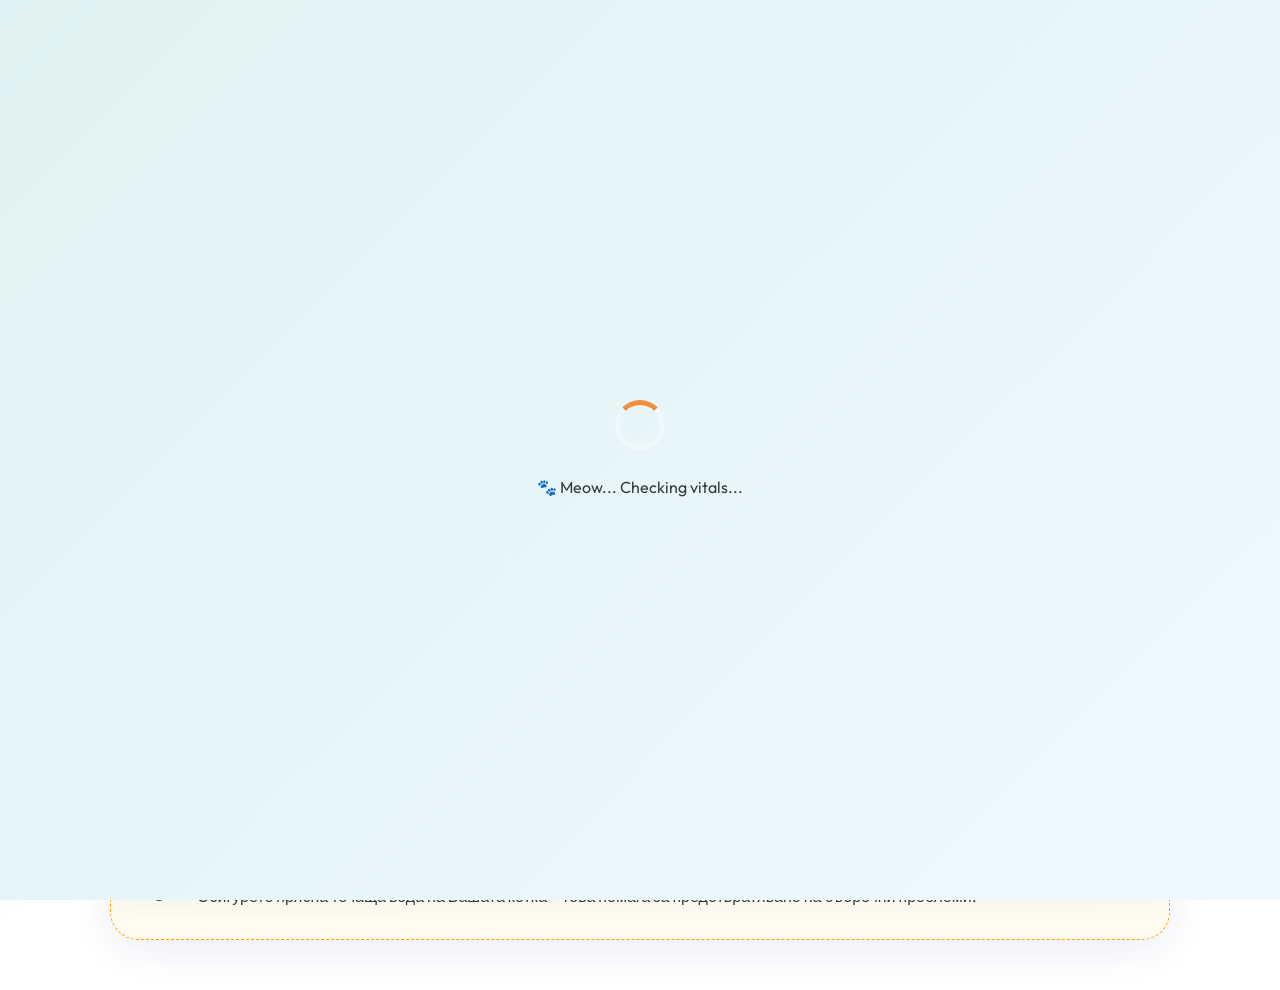
==== dashboard.html @ 9836de99 "много промени" ====
<!DOCTYPE html>
<html lang="bg">

<head>
    <meta charset="UTF-8">
    <meta name="viewport" content="width=device-width, initial-scale=1.0">
    <title>MeowGuard | Табло</title>
    <link rel="preconnect" href="https://fonts.googleapis.com">
    <link rel="preconnect" href="https://fonts.gstatic.com" crossorigin>
    <link href="https://fonts.googleapis.com/css2?family=Outfit:wght@300;400;500;600;700&display=swap" rel="stylesheet">
    <link rel="icon"
        href="data:image/svg+xml,<svg xmlns=%22http://www.w3.org/2000/svg%22 viewBox=%220 0 100 100%22><text y=%22.9em%22 font-size=%2290%22>🐱</text></svg>">
    <link rel="stylesheet" href="style.css">
    <style>
        :root {
            --glass-bg: rgba(255, 255, 255, 0.75);
            --glass-border: rgba(255, 255, 255, 0.5);
            --premium-gradient: linear-gradient(135deg, #e0f2f1 0%, #f0f9ff 100%);
        }

        body.dashboard-premium {
            background: var(--premium-gradient);
            background-attachment: fixed;
            min-height: 100vh;
            color: var(--text-dark);
            padding-top: 100px;
            padding-bottom: 50px;
            overflow-x: hidden;
        }

        .dashboard-container {
            max-width: 1100px;
            margin: 0 auto;
            padding: 0 20px;
        }

        /* Glassmorphism Card Base */
        .glass-card {
            background: var(--glass-bg);
            backdrop-filter: blur(12px);
            -webkit-backdrop-filter: blur(12px);
            border: 1px solid var(--glass-border);
            border-radius: 28px;
            padding: 30px;
            box-shadow: 0 10px 40px rgba(31, 38, 135, 0.08);
            height: 100%;
            transition: transform 0.3s ease;
        }

        /* Header / Greeting */
        .dashboard-header {
            margin-bottom: 35px;
            animation: fadeInDown 0.8s ease-out;
        }

        .dashboard-header h1 {
            font-size: 2.3rem;
            margin-bottom: 8px;
            color: var(--primary);
            font-weight: 700;
        }

        .dashboard-header p {
            color: var(--text-muted);
            font-size: 1.1rem;
        }

        /* Grid Layout */
        .main-grid {
            display: grid;
            grid-template-columns: 1.6fr 1fr;
            gap: 25px;
            margin-bottom: 25px;
        }

        /* Health Card */
        .health-card {
            display: flex;
            align-items: center;
            gap: 35px;
            position: relative;
        }

        .health-score-container {
            position: relative;
            width: 150px;
            height: 150px;
            flex-shrink: 0;
        }

        .circular-chart {
            display: block;
            width: 100%;
            height: 100%;
        }

        .circle-bg {
            fill: none;
            stroke: #f1f1f1;
            stroke-width: 3.5;
        }

        .circle {
            fill: none;
            stroke-width: 3.5;
            stroke-linecap: round;
            stroke: var(--secondary);
            transition: stroke-dasharray 1.2s ease-in-out;
        }

        .health-score-text {
            position: absolute;
            top: 50%;
            left: 50%;
            transform: translate(-50%, -50%);
            text-align: center;
            width: 100%;
        }

        .health-score-text .number {
            font-size: 1.8rem;
            font-weight: 700;
            display: block;
            color: var(--secondary);
            line-height: 1;
        }

        .health-score-text .label {
            font-size: 0.7rem;
            text-transform: uppercase;
            color: var(--text-muted);
            font-weight: 600;
        }

        .health-info {
            flex: 1;
            text-align: left;
        }

        .health-info h2 {
            font-size: 2rem;
            margin-bottom: 10px;
            color: var(--text-dark);
        }

        .status-badge {
            display: inline-flex;
            align-items: center;
            gap: 6px;
            background: rgba(165, 214, 167, 0.2);
            color: #2e7d32;
            padding: 8px 18px;
            border-radius: 50px;
            font-size: 0.9rem;
            font-weight: 600;
            margin-bottom: 20px;
        }

        /* Action Grid */
        .action-container {
            display: grid;
            grid-template-columns: repeat(3, 1fr);
            gap: 20px;
            margin-top: 25px;
        }

        .action-item {
            cursor: pointer;
            text-decoration: none;
            color: inherit;
            display: flex;
            flex-direction: column;
            gap: 15px;
        }

        .action-item:hover {
            transform: translateY(-10px);
            background: #ffffff;
        }

        .icon-circle {
            width: 58px;
            height: 58px;
            background: var(--primary-light);
            border-radius: 18px;
            display: flex;
            align-items: center;
            justify-content: center;
            font-size: 1.8rem;
        }

        .action-item h3 {
            font-size: 1.2rem;
            font-weight: 600;
        }

        .action-item p {
            font-size: 0.95rem;
            color: var(--text-muted);
            line-height: 1.5;
        }

        /* Profile Small Card */
        .profile-small-card {
            text-align: center;
        }

        .premium-avatar {
            width: 100px;
            height: 100px;
            border-radius: 50%;
            border: 5px solid white;
            box-shadow: 0 4px 15px rgba(0, 0, 0, 0.05);
            margin-bottom: 15px;
        }

        /* Stat Boxes */
        .cat-stats {
            display: grid;
            grid-template-columns: 1fr 1fr;
            gap: 15px;
            margin-top: 20px;
        }

        .stat-box {
            background: rgba(255, 255, 255, 0.45);
            padding: 12px;
            border-radius: 18px;
            text-align: center;
        }

        .stat-label {
            font-size: 0.8rem;
            color: var(--text-muted);
            display: block;
            margin-bottom: 4px;
        }

        .stat-value {
            font-weight: 700;
            font-size: 1.1rem;
            color: var(--text-dark);
        }

        /* Logout */
        .logout-btn-premium {
            background: rgba(239, 83, 80, 0.08);
            color: #ef5350;
            border: 1px solid rgba(239, 83, 80, 0.2);
            padding: 10px 20px;
            border-radius: 14px;
            font-weight: 600;
            cursor: pointer;
            transition: all 0.3s;
        }

        .logout-btn-premium:hover {
            background: #ef5350;
            color: white;
        }

        /* Daily Tip */
        .daily-tip {
            margin-top: 35px;
            background: rgba(255, 236, 179, 0.2);
            border: 1px dashed #ffa000;
            display: flex;
            align-items: center;
            gap: 20px;
        }

        /* Loading Overlay */
        #loading-overlay {
            position: fixed;
            inset: 0;
            background: var(--premium-gradient);
            display: flex;
            flex-direction: column;
            align-items: center;
            justify-content: center;
            z-index: 10000;
            transition: opacity 0.5s ease-out;
        }

        .spinner {
            width: 50px;
            height: 50px;
            border: 5px solid rgba(255, 255, 255, 0.3);
            border-top-color: var(--primary);
            border-radius: 50%;
            animation: spin 1s linear infinite;
            margin-bottom: 25px;
        }

        @keyframes spin {
            100% {
                transform: rotate(360deg);
            }
        }

        /* Animation */
        @keyframes fadeInDown {
            from {
                opacity: 0;
                transform: translateY(-30px);
            }

            to {
                opacity: 1;
                transform: translateY(0);
            }
        }

        /* Responsive Fixes */
        @media (max-width: 900px) {
            .main-grid {
                grid-template-columns: 1fr;
            }

            .health-card {
                flex-direction: column;
                text-align: center;
            }

            .action-container {
                grid-template-columns: 1fr;
            }

            .dashboard-header {
                text-align: center;
            }

            .dashboard-header h1 {
                font-size: 1.9rem;
            }

            .dashboard-page {
                padding-top: 130px;
            }

            .health-info {
                text-align: center;
                width: 100%;
            }
        }

        @media (max-width: 480px) {
            .dashboard-container {
                padding: 0 15px;
            }

            .glass-card {
                padding: 25px;
            }

            .health-score-container {
                width: 130px;
                height: 130px;
            }
        }
    </style>
</head>

<body class="dashboard-premium">
    <!-- Loading Overlay -->
    <div id="loading-overlay">
        <div class="spinner"></div>
        <p>🐾 Meow... Checking vitals...</p>
    </div>

    <!-- Profile Picker Overlay (Netflix Style) -->
    <div id="profile-picker" class="profile-picker-hidden">
        <div class="picker-container">
            <h2>Кой е наред?</h2>
            <div class="profiles-grid" id="picker-profiles">
                <!-- Profiles populated by JS -->
            </div>
        </div>
    </div>

    <!-- Slide-out Sidebar -->
    <div id="dashboard-sidebar" class="sidebar-hidden">
        <div class="sidebar-header">
            <div style="display: flex; align-items: center; gap: 10px;">
                <div class="owner-avatar">👤</div>
                <span id="sidebar-owner-email"
                    style="font-weight: 600; font-size: 0.9rem; word-break: break-all;">-</span>
            </div>
            <button id="close-sidebar" class="close-sidebar-btn">&times;</button>
        </div>
        <div class="sidebar-content">
            <h4 class="sidebar-section-title">Моите котки</h4>
            <div id="sidebar-cat-list" class="sidebar-cat-list">
                <!-- Cats populated by JS -->
            </div>
            <button id="add-new-cat-btn" class="sidebar-add-btn" onclick="window.location.href='onboarding.html'">➕
                Добави нова котка</button>
        </div>
        <div class="sidebar-footer">
            <button class="sidebar-logout-btn" onclick="handleLogout()">🚪 Изход</button>
        </div>
    </div>
    <div id="sidebar-overlay" class="sidebar-overlay-hidden"></div>

    <!-- Fixed Navbar -->
    <header class="navbar"
        style="background: rgba(255,255,255,0.7); backdrop-filter: blur(12px); -webkit-backdrop-filter: blur(12px); position: fixed; top: 0; width: 100%; z-index: 900;">
        <div class="container nav-content nav-flex-row"
            style="display: flex; justify-content: space-between; align-items: center;">
            <div style="display: flex; align-items: center; gap: 15px;">
                <button id="dashboard-menu-btn" class="dashboard-hamburger">
                    <span></span><span></span><span></span>
                </button>
                <a href="#" class="logo"
                    style="text-decoration: none; color: inherit; display: flex; align-items: center; gap: 10px;">
                    <span class="logo-icon"><svg xmlns="http://www.w3.org/2000/svg" viewBox="0 0 512 512"
                            fill="currentColor">
                            <path
                                d="M290.59 192c-20.18 0-106.82 1.98-162.59 85.95V192c0-52.94-43.06-96-96-96-17.67 0-32 14.33-32 32s14.33 32 32 32c17.64 0 32 14.36 32 32v256c0 35.3 28.7 64 64 64h176c8.84 0 16-7.16 16-16v-16c0-17.67-14.33-32-32-32h-32l128-96v144c0 8.84 7.16 16 16 16h32c8.84 0 16-7.16 16-16V289.86c-10.29 2.67-20.89 4.54-32 4.54-61.81 0-113.52-44.05-125.41-102.4zM448 96h-64l-64-64v134.4c0 53.02 42.98 96 96 96s96-42.98 96-96V32l-64 64zm-72 80c-8.84 0-16-7.16-16-16s7.16-16 16-16 16 7.16 16 16-7.16 16-16 16zm80 0c-8.84 0-16-7.16-16-16s7.16-16 16-16 16 7.16 16 16-7.16 16-16 16z" />
                        </svg></span>
                    <span style="font-weight: 700;">MeowGuard</span>
                </a>
            </div>
            <!-- Logout moved to sidebar -->
        </div>
    </header>

    <div class="dashboard-container">
        <div class="dashboard-header">
            <h1 id="user-greeting">Здравей!</h1>
            <p id="cat-greeting">Добре дошли в MeowGuard.</p>
        </div>

        <div class="main-grid">
            <!-- Stats -->
            <div class="glass-card health-card">
                <div class="health-score-container">
                    <svg viewBox="0 0 36 36" class="circular-chart">
                        <path class="circle-bg"
                            d="M18 2.0845 a 15.9155 15.9155 0 0 1 0 31.831 a 15.9155 15.9155 0 0 1 0 -31.831" />
                        <path class="circle" id="health-score-stroke" stroke-dasharray="0, 100"
                            d="M18 2.0845 a 15.9155 15.9155 0 0 1 0 31.831 a 15.9155 15.9155 0 0 1 0 -31.831" />
                    </svg>
                    <div class="health-score-text">
                        <span class="number">100</span>
                        <span class="label">Health</span>
                    </div>
                </div>
                <div class="health-info">
                    <div class="status-badge"><span>✨</span> Всичко изглежда наред</div>
                    <h2 id="cat-name-display">Зареждане...</h2>
                    <p class="lang-bg">Няма открити симптоми. Вашият любимец изглежда здрав и активен.</p>
                    <div class="cat-stats">
                        <div class="stat-box">
                            <span class="stat-label">Възраст</span>
                            <span class="stat-value"><span id="val-age">-</span> г.</span>
                        </div>
                        <div class="stat-box">
                            <span class="stat-label">Тегло</span>
                            <span class="stat-value"><span id="val-weight">-</span> кг</span>
                        </div>
                    </div>
                </div>
            </div>

            <!-- Profile Sidebar -->
            <div class="glass-card profile-small-card">
                <img src="" alt="" class="premium-avatar" id="main-cat-avatar">
                <h3 id="sidebar-name">-</h3>
                <p id="sidebar-breed" style="color: var(--text-muted); font-size: 0.9rem; margin-top: 5px;">-</p>
                <div
                    style="margin-top: 20px; border-top: 1px solid rgba(0,0,0,0.05); padding-top: 15px; display: flex; justify-content: space-between; align-items: center;">
                    <span class="stat-label">Пол:</span>
                    <span class="stat-value" id="val-gender" style="font-size: 0.9rem;">-</span>
                </div>
            </div>
        </div>

        <!-- Action Row -->
        <div class="action-container">
            <a href="#" class="glass-card action-item">
                <div class="icon-circle">🩺</div>
                <h3>Провери симптом</h3>
                <p>AI анализ при съмнение за здравословен проблем.</p>
            </a>
            <a href="#" class="glass-card action-item">
                <div class="icon-circle">📅</div>
                <h3>Ваксини и прегледи</h3>
                <p>Планирайте и следете важните дати при ветеринар.</p>
            </a>
            <a href="#" class="glass-card action-item">
                <div class="icon-circle">🏥</div>
                <h3>Клиники наблизо</h3>
                <p>Намерете денонощна помощ и ветеринарни центрове.</p>
            </a>
        </div>

        <!-- Daily Tip -->
        <div class="glass-card daily-tip">
            <div style="font-size: 1.8rem;">💡</div>
            <div>
                <strong>Съвет на деня:</strong>
                <p>Осигурете прясна течаща вода на Вашата котка – това помага за предотвратяване на бъбречни проблеми.
                </p>
            </div>
        </div>
    </div>

    <!-- Scripts -->
    <script src="https://cdn.jsdelivr.net/npm/@supabase/supabase-js@2"></script>
    <script src="auth.js"></script>
    <script src="ui.js"></script>
    <script src="dashboard.js"></script>
</body>

</html>
---- style.css ----
:root {
    --primary: #F28F3B;
    /* cat orange */
    --primary-hover: #e07f2e;
    --primary-light: #fff3e9;
    --secondary: #4CAF50;
    /* health green */
    --secondary-light: #e8f5e9;
    --bg-color: #F8F9FA;
    --text-dark: #343A40;
    --text-muted: #6c757d;
    --white: #ffffff;
    --red-alert: #ef5350;
    --yellow-alert: #ffca28;

    --radius-sm: 8px;
    --radius-md: 16px;
    --radius-lg: 24px;

    --shadow-sm: 0 4px 6px rgba(0, 0, 0, 0.05);
    --shadow-md: 0 10px 30px rgba(0, 0, 0, 0.08);
    --shadow-lg: 0 20px 40px rgba(0, 0, 0, 0.12);

    --transition: all 0.3s ease;
}

* {
    margin: 0;
    padding: 0;
    box-sizing: border-box;
}

html {
    scroll-behavior: smooth;
}

body {
    font-family: 'Outfit', sans-serif;
    color: var(--text-dark);
    background-color: var(--white);
    line-height: 1.6;
    overflow-x: hidden;
}

/* Language Toggling Logic */
.lang-mode-en .lang-bg {
    display: none !important;
}

.lang-mode-bg .lang-en {
    display: none !important;
}

/* Utilities */
.container {
    max-width: 1200px;
    margin: 0 auto;
    padding: 0 24px;
}

.nav-flex-row {
    flex-direction: row !important;
}

.hero-container-narrow {
    max-width: 800px;
    margin: 0 auto;
}

.bg-light {
    background-color: var(--bg-color);
}

.text-center {
    text-align: center;
}

.highlight {
    color: var(--primary);
}

a {
    text-decoration: none;
    color: inherit;
    transition: var(--transition);
}

/* Typography */
h1,
h2,
h3,
h4 {
    font-weight: 600;
    line-height: 1.2;
    margin-bottom: 1rem;
}

h1 {
    font-size: clamp(2.2rem, 5vw, 3.5rem);
    letter-spacing: -0.02em;
}

h2.section-title {
    font-size: clamp(1.8rem, 4vw, 2.5rem);
    margin-bottom: 1.5rem;
}

.section-subtitle {
    font-size: 1.125rem;
    color: var(--text-muted);
}

/* Buttons */
.btn {
    display: inline-flex;
    align-items: center;
    justify-content: center;
    padding: 12px 28px;
    border-radius: 50px;
    font-weight: 500;
    font-size: 1rem;
    cursor: pointer;
    border: none;
    transition: var(--transition);
}

.btn-primary {
    background-color: var(--primary);
    color: var(--white);
    box-shadow: 0 4px 15px rgba(242, 143, 59, 0.4);
}

.form-control:focus {
    outline: none;
    border-color: var(--primary);
    box-shadow: 0 0 0 4px rgba(255, 107, 0, 0.1);
}

.form-control.error {
    border-color: #ff4d4d !important;
}

@keyframes shake {

    0%,
    100% {
        transform: translateX(0);
    }

    25% {
        transform: translateX(-5px);
    }

    75% {
        transform: translateX(5px);
    }
}

.btn-primary:hover {
    background-color: var(--primary-hover);
    transform: translateY(-2px);
}

.btn-outline {
    border: 2px solid var(--primary);
    color: var(--primary);
    padding: 8px 24px;
}

/* Navbar */
.navbar {
    padding: 15px 0;
    position: fixed;
    top: 0;
    left: 0;
    width: 100%;
    background-color: rgba(255, 255, 255, 0.95);
    backdrop-filter: blur(10px);
    z-index: 100;
    border-bottom: 1px solid rgba(0, 0, 0, 0.05);
}

.nav-content {
    display: flex;
    justify-content: space-between;
    align-items: center;
}

.logo {
    display: flex;
    align-items: center;
    gap: 10px;
    font-size: 1.3rem;
    font-weight: 700;
}

.logo-icon {
    width: 24px;
    height: 24px;
    color: var(--primary);
    display: flex;
    align-items: center;
    justify-content: center;
}

.logo-icon svg {
    width: 100%;
    height: 100%;
}

nav {
    display: flex;
    align-items: center;
    gap: 20px;
}

.nav-links {
    display: flex;
    align-items: center;
    gap: 20px;
}

.nav-link {
    font-weight: 500;
    color: var(--text-muted);
    font-size: 0.95rem;
}

.nav-link:hover {
    color: var(--primary);
}

.lang-toggle {
    background: var(--bg-color);
    border: 1px solid #ddd;
    padding: 6px 12px;
    border-radius: 6px;
    font-family: inherit;
    font-size: 0.8rem;
    font-weight: 600;
    cursor: pointer;
    transition: var(--transition);
}

.lang-toggle:hover {
    background: #eee;
}

.hamburger {
    display: none;
}

/* Hero Section */
.hero {
    padding: 140px 0 80px;
    position: relative;
}

.hero-content {
    display: grid;
    grid-template-columns: 1.1fr 0.9fr;
    gap: 60px;
    align-items: center;
}

.badge {
    display: inline-block;
    padding: 6px 16px;
    background-color: var(--primary-light);
    color: var(--primary);
    border-radius: 50px;
    font-weight: 600;
    font-size: 0.85rem;
    margin-bottom: 24px;
}

.hero-p {
    font-size: 1.15rem;
    color: var(--text-dark);
    margin-bottom: 30px;
    max-width: 500px;
}

.hero-actions {
    display: flex;
    gap: 16px;
    margin-bottom: 20px;
}

.micro-copy {
    font-size: 0.85rem;
    color: var(--text-muted);
    margin-bottom: 30px;
}

.trust-line {
    font-size: 0.875rem;
    color: var(--text-muted);
    opacity: 0.8;
}

/* Mockup UI */
.mockup-card {
    background: var(--white);
    border-radius: var(--radius-lg);
    box-shadow: var(--shadow-lg);
    padding: 24px;
    border: 1px solid rgba(0, 0, 0, 0.05);
}

.mockup-header {
    display: flex;
    align-items: center;
    gap: 16px;
    margin-bottom: 20px;
    padding-bottom: 15px;
    border-bottom: 1px solid var(--bg-color);
}

.cat-avatar {
    width: 50px;
    height: 50px;
    border-radius: 50%;
    border: 2px solid var(--primary);
}

.check-icon {
    margin-left: auto;
    font-size: 1.3rem;
}

.status-item {
    display: flex;
    align-items: center;
    gap: 16px;
    padding: 12px;
    background: var(--bg-color);
    border-radius: var(--radius-md);
    margin-bottom: 12px;
}

.status-item .icon {
    font-size: 1.1rem;
    width: 36px;
    height: 36px;
    display: flex;
    align-items: center;
    justify-content: center;
    border-radius: 50%;
}

.status-item .icon.syringe {
    background: var(--primary-light);
}

.status-item .icon.weight {
    background: var(--secondary-light);
}

.status-item h4 {
    margin-bottom: 2px;
    font-size: 0.9rem;
}

.status-item p {
    font-size: 0.8rem;
    color: var(--text-muted);
}

/* Problem Section */
.problem {
    padding: 80px 0;
    text-align: center;
}

/* Features */
.features {
    padding: 100px 0;
}

.features-grid {
    display: grid;
    grid-template-columns: repeat(3, 1fr);
    gap: 24px;
}

.feature-card {
    background: var(--white);
    padding: 30px;
    border-radius: var(--radius-lg);
    box-shadow: var(--shadow-sm);
    transition: var(--transition);
    border: 1px solid transparent;
    position: relative;
    overflow: hidden;
}

.feature-card:hover {
    transform: translateY(-5px);
    box-shadow: var(--shadow-md);
}

.icon-wrapper {
    width: 50px;
    height: 50px;
    border-radius: var(--radius-md);
    background: var(--primary-light);
    display: flex;
    align-items: center;
    justify-content: center;
    font-size: 1.3rem;
    margin-bottom: 20px;
}

.feature-card h3 {
    font-size: 1.25rem;
    margin-bottom: 12px;
}

.feature-card p {
    color: var(--text-muted);
    font-size: 0.95rem;
}

/* Demo */
.interactive-demo {
    margin-top: 20px;
    background: var(--bg-color);
    padding: 12px;
    border-radius: var(--radius-md);
}

.demo-buttons {
    display: flex;
    flex-wrap: wrap;
    gap: 6px;
    margin-bottom: 10px;
}

.demo-btn {
    padding: 4px 10px;
    border: 1px solid #ddd;
    background: var(--white);
    border-radius: 20px;
    font-size: 0.7rem;
    cursor: pointer;
}

.demo-btn.active {
    background: var(--primary);
    color: var(--white);
    border-color: var(--primary);
}

.demo-result {
    font-size: 0.8rem;
    padding: 8px;
    border-radius: var(--radius-sm);
    background: var(--white);
    text-align: center;
}

/* How It Works */
.how-it-works {
    padding: 100px 0;
}

.steps-container {
    display: flex;
    justify-content: space-between;
    margin-top: 50px;
}

.step {
    flex: 1;
    text-align: center;
    padding: 0 15px;
}

.step-number {
    width: 44px;
    height: 44px;
    background: var(--primary);
    color: var(--white);
    border-radius: 50%;
    display: flex;
    align-items: center;
    justify-content: center;
    font-size: 1.1rem;
    font-weight: 700;
    margin: 0 auto 15px;
}

.step-line {
    flex: 1;
    height: 1px;
    border-top: 2px dashed #ddd;
    margin-top: 22px;
}

/* Coming Soon */
.coming-soon {
    padding: 80px 0;
}

.coming-soon-grid {
    display: flex;
    justify-content: center;
    gap: 24px;
    margin-top: 40px;
}

.cs-card {
    flex: 1;
    max-width: 300px;
    text-align: center;
    display: flex;
    flex-direction: column;
    align-items: center;
    color: var(--text-muted);
}

.cs-label {
    position: absolute;
    top: 12px;
    right: 12px;
    font-size: 0.65rem;
    font-weight: 700;
    text-transform: uppercase;
    background: #eee;
    padding: 3px 8px;
    border-radius: 4px;
}

.cs-icon {
    font-size: 2rem;
    margin-bottom: 15px;
    filter: grayscale(1);
    opacity: 0.5;
}

/* Early Access */
.early-access {
    padding: 80px 0;
}

.ea-container {
    background: linear-gradient(135deg, var(--primary) 0%, #ff7b00 100%);
    border-radius: var(--radius-lg);
    padding: 60px 40px;
    color: var(--white);
    text-align: center;
}

.ea-content h2 {
    color: var(--white);
    margin-bottom: 15px;
}

.ea-content p {
    font-size: 1.1rem;
    margin-bottom: 30px;
    opacity: 0.9;
}

.ea-form {
    display: flex;
    max-width: 450px;
    margin: 0 auto;
    gap: 10px;
}

.ea-form input {
    flex: 1;
    padding: 14px 20px;
    border-radius: 50px;
    border: none;
    outline: none;
}

.ea-form .submit-btn {
    background: var(--text-dark);
    padding: 12px 24px;
    font-size: 0.9rem;
}

.form-message {
    margin-top: 12px;
    font-size: 0.85rem;
}

/* Footer */
footer {
    padding: 40px 0;
    border-top: 1px solid var(--bg-color);
}

.footer-content {
    display: flex;
    justify-content: space-between;
    align-items: center;
}

.footer-links {
    display: flex;
    gap: 20px;
}

.footer-links a {
    color: var(--text-muted);
    font-size: 0.85rem;
}

footer p {
    color: var(--text-muted);
    font-size: 0.85rem;
}

/* Responsive Improvements */
@media (max-width: 992px) {
    .hero-content {
        grid-template-columns: 1fr;
        text-align: center;
        gap: 40px;
    }

    .hero-actions {
        justify-content: center;
    }

    .hero-p {
        margin: 0 auto 30px;
    }

    .mockup-card {
        max-width: 450px;
        margin: 0 auto;
    }

    .features-grid {
        grid-template-columns: 1fr 1fr;
    }
}

@media (max-width: 768px) {
    .hamburger {
        display: flex;
        flex-direction: column;
        justify-content: space-around;
        width: 30px;
        height: 24px;
        background: transparent;
        border: none;
        cursor: pointer;
        padding: 0;
        z-index: 101;
    }

    .hamburger span {
        width: 30px;
        height: 3px;
        background: var(--text-dark);
        border-radius: 10px;
        transition: all 0.3s linear;
        position: relative;
        transform-origin: 1px;
    }

    .hamburger.active span:nth-child(1) {
        transform: rotate(45deg);
    }

    .hamburger.active span:nth-child(2) {
        opacity: 0;
    }

    .hamburger.active span:nth-child(3) {
        transform: rotate(-45deg);
    }

    .nav-links-wrapper {
        position: fixed;
        top: 0;
        right: -100%;
        width: 100%;
        height: 100vh;
        background: white;
        display: flex;
        flex-direction: column;
        align-items: center;
        justify-content: center;
        transition: right 0.4s ease-in-out;
        z-index: 99;
    }

    .nav-links-wrapper.active {
        right: 0;
    }

    .nav-content {
        justify-content: space-between;
    }

    nav {
        gap: 15px;
    }

    .nav-links {
        flex-direction: column;
        gap: 25px;
    }

    .nav-link {
        font-size: 1.2rem;
    }

    .navbar {
        padding: 10px 0;
    }

    /* Don't stick on mobile if stacked */
    .hero {
        padding-top: 100px;
    }

    .steps-container {
        flex-direction: column;
        gap: 30px;
    }

    .step-line {
        display: none;
    }

    .coming-soon-grid {
        flex-direction: column;
        align-items: center;
    }

    .ea-form {
        flex-direction: column;
    }

    .footer-content {
        flex-direction: column;
        gap: 20px;
        text-align: center;
    }
}

@media (max-width: 480px) {
    .features-grid {
        grid-template-columns: 1fr;
    }
}

/* --- Phase 11: Sidebar Styles --- */
#dashboard-sidebar {
    position: fixed;
    top: 0;
    left: 0;
    width: 320px;
    height: 100vh;
    background: rgba(255, 255, 255, 0.85);
    backdrop-filter: blur(20px);
    -webkit-backdrop-filter: blur(20px);
    border-right: 1px solid rgba(255, 255, 255, 0.5);
    z-index: 1000;
    transform: translateX(-100%);
    transition: transform 0.4s cubic-bezier(0.4, 0, 0.2, 1);
    display: flex;
    flex-direction: column;
    padding: 25px;
    box-shadow: 10px 0 30px rgba(0, 0, 0, 0.05);
}

#dashboard-sidebar.active {
    transform: translateX(0);
}

.sidebar-header {
    display: flex;
    justify-content: space-between;
    align-items: center;
    border-bottom: 1px solid rgba(0, 0, 0, 0.05);
    padding-bottom: 20px;
    margin-bottom: 20px;
}

.owner-avatar {
    width: 40px;
    height: 40px;
    background: var(--primary-light);
    border-radius: 50%;
    display: flex;
    align-items: center;
    justify-content: center;
    font-size: 1.2rem;
}

.close-sidebar-btn {
    background: none;
    border: none;
    font-size: 2rem;
    cursor: pointer;
    color: var(--text-muted);
    transition: color 0.3s;
    line-height: 1;
}

.close-sidebar-btn:hover {
    color: var(--text-dark);
}

.sidebar-content {
    flex: 1;
    overflow-y: auto;
}

.sidebar-section-title {
    font-size: 0.85rem;
    color: var(--text-muted);
    text-transform: uppercase;
    letter-spacing: 0.05em;
    margin-bottom: 15px;
}

.sidebar-cat-list {
    display: flex;
    flex-direction: column;
    gap: 12px;
    margin-bottom: 20px;
}

.sidebar-cat-item {
    display: flex;
    align-items: center;
    gap: 12px;
    padding: 10px 15px;
    background: rgba(255, 255, 255, 0.5);
    border-radius: 12px;
    cursor: pointer;
    transition: all 0.3s ease;
    border: 1px solid transparent;
}

.sidebar-cat-item:hover,
.sidebar-cat-item.active {
    background: #ffffff;
    transform: translateX(5px);
    border-color: rgba(242, 143, 59, 0.3);
    box-shadow: 0 4px 15px rgba(0, 0, 0, 0.02);
}

.sidebar-cat-avatar {
    width: 36px;
    height: 36px;
    border-radius: 50%;
    background: #f1f1f1;
}

.sidebar-cat-name {
    font-weight: 500;
    color: var(--text-dark);
    flex: 1;
}

.sidebar-add-btn {
    width: 100%;
    padding: 12px;
    background: transparent;
    border: 1px dashed var(--text-muted);
    border-radius: 12px;
    color: var(--text-muted);
    font-weight: 500;
    cursor: pointer;
    transition: all 0.3s;
    text-align: center;
}

.sidebar-add-btn:hover {
    border-color: var(--primary);
    color: var(--primary);
    background: var(--primary-light);
}

.sidebar-footer {
    padding-top: 20px;
    border-top: 1px solid rgba(0, 0, 0, 0.05);
}

.sidebar-logout-btn {
    width: 100%;
    padding: 12px;
    background: rgba(239, 83, 80, 0.1);
    color: #ef5350;
    border: none;
    border-radius: 12px;
    font-weight: 600;
    cursor: pointer;
    transition: all 0.3s;
}

.sidebar-logout-btn:hover {
    background: #ef5350;
    color: white;
}

#sidebar-overlay {
    position: fixed;
    top: 0;
    left: 0;
    width: 100%;
    height: 100%;
    background: rgba(0, 0, 0, 0.4);
    backdrop-filter: blur(2px);
    z-index: 999;
    opacity: 0;
    visibility: hidden;
    transition: all 0.3s ease;
}

#sidebar-overlay.active {
    opacity: 1;
    visibility: visible;
}

.dashboard-hamburger {
    background: none;
    border: none;
    cursor: pointer;
    display: flex;
    flex-direction: column;
    justify-content: center;
    gap: 5px;
    width: 40px;
    height: 40px;
    padding: 8px;
    border-radius: 8px;
    transition: background 0.3s;
}

.dashboard-hamburger:hover {
    background: rgba(0, 0, 0, 0.05);
}

.dashboard-hamburger span {
    display: block;
    width: 24px;
    height: 2px;
    background-color: var(--primary);
    border-radius: 2px;
    transition: all 0.3s ease;
}

/* --- Phase 11: Profile Picker (Netflix Style) --- */
#profile-picker {
    position: fixed;
    inset: 0;
    background: rgba(20, 20, 20, 0.95);
    backdrop-filter: blur(15px);
    -webkit-backdrop-filter: blur(15px);
    z-index: 10001;
    /* Above loader */
    display: flex;
    align-items: center;
    justify-content: center;
    color: white;
    opacity: 0;
    visibility: hidden;
    transition: opacity 0.4s ease;
}

#profile-picker.active {
    opacity: 1;
    visibility: visible;
}

.picker-container {
    text-align: center;
    animation: scaleUp 0.6s cubic-bezier(0.2, 0.8, 0.2, 1);
}

.picker-container h2 {
    font-size: clamp(2rem, 5vw, 3rem);
    margin-bottom: 40px;
    font-weight: 500;
    color: #ffffff;
}

.profiles-grid {
    display: flex;
    gap: 30px;
    justify-content: center;
    flex-wrap: wrap;
    max-width: 800px;
}

.profile-card {
    display: flex;
    flex-direction: column;
    align-items: center;
    gap: 15px;
    cursor: pointer;
    transition: transform 0.3s ease;
}

.profile-card:hover {
    transform: scale(1.1);
}

.profile-avatar-wrapper {
    width: 120px;
    height: 120px;
    border-radius: 20px;
    overflow: hidden;
    border: 3px solid transparent;
    transition: border-color 0.3s ease;
    background: #f8f9fa;
    display: flex;
    align-items: center;
    justify-content: center;
}

.profile-card:hover .profile-avatar-wrapper {
    border-color: #ffffff;
}

.profile-avatar {
    width: 100%;
    height: 100%;
    object-fit: cover;
}

.profile-name {
    font-size: 1.2rem;
    color: #a0a0a0;
    transition: color 0.3s ease;
}

.profile-card:hover .profile-name {
    color: #ffffff;
}

@keyframes scaleUp {
    from {
        transform: scale(0.9);
        opacity: 0;
    }

    to {
        transform: scale(1);
        opacity: 1;
    }
}
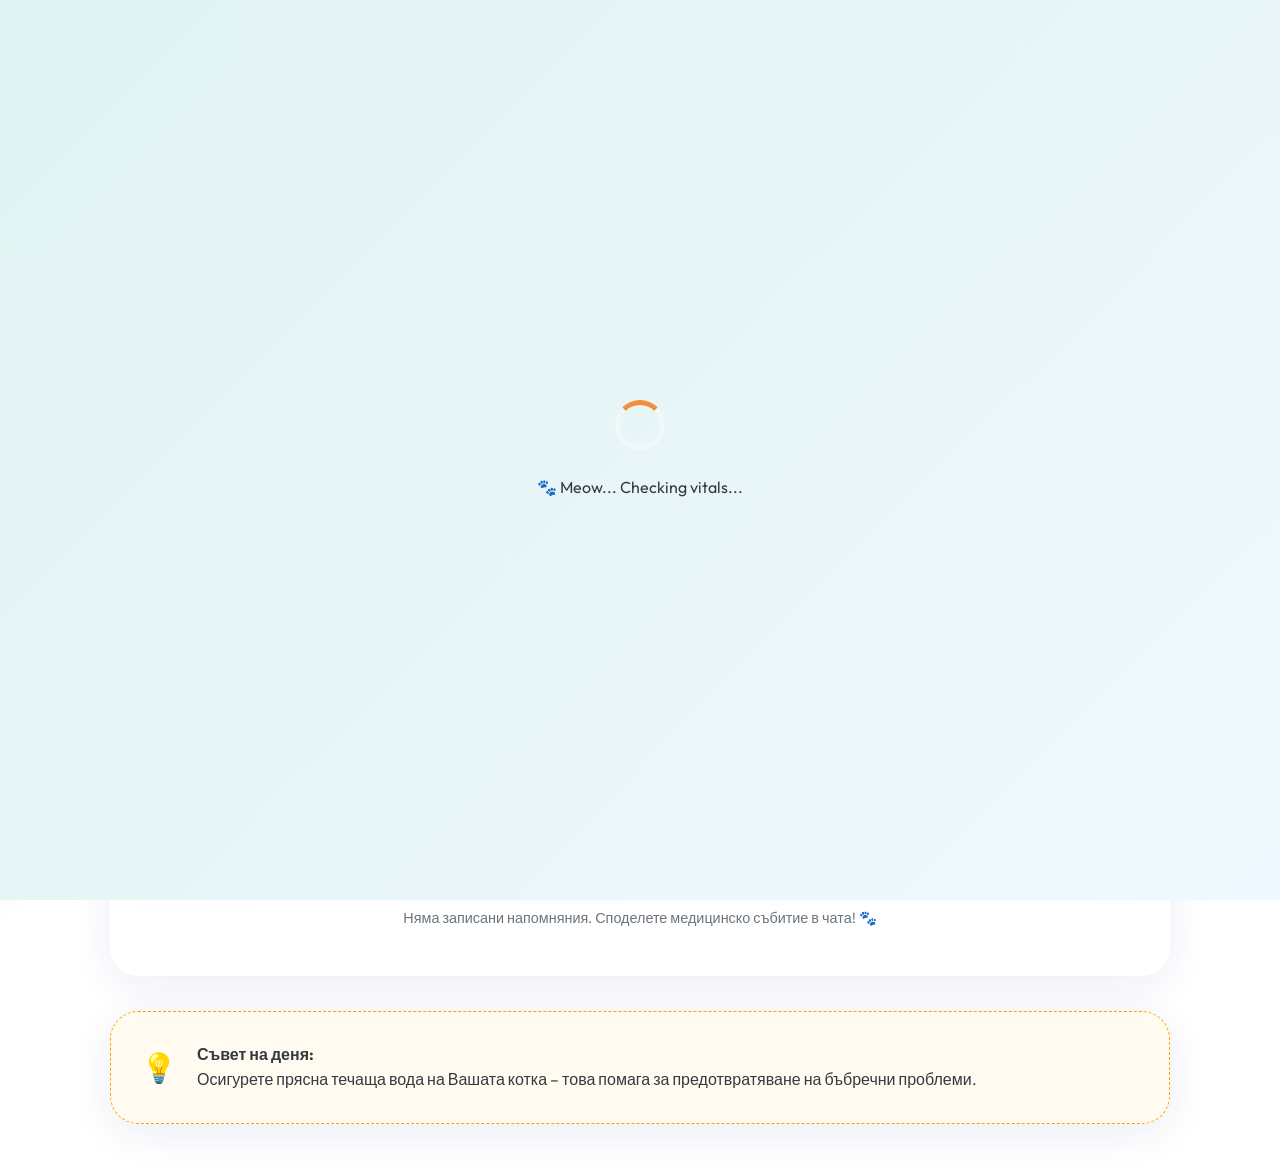
==== commit 8cc3fd73: "Add AI symptom checker, reminders & UI tweaks Add an AI-powered symptom checker and reminders system" ====
--- a/dashboard.html
+++ b/dashboard.html
@@ -478,7 +478,7 @@
 
         <!-- Action Row -->
         <div class="action-container">
-            <a href="#" class="glass-card action-item">
+            <a href="#" class="glass-card action-item" id="symptom-checker-btn">
                 <div class="icon-circle">🩺</div>
                 <h3>Провери симптом</h3>
                 <p>AI анализ при съмнение за здравословен проблем.</p>
@@ -495,6 +495,20 @@
             </a>
         </div>
 
+        <!-- Reminders Section -->
+        <div class="glass-card reminders-card" id="reminders-section" style="margin-top: 25px;">
+            <div style="display: flex; align-items: center; justify-content: space-between; margin-bottom: 15px;">
+                <h3 style="margin: 0; font-size: 1.15rem; color: var(--text-dark);">📅 Предстоящи напомняния</h3>
+                <span class="reminders-count" id="reminders-count"
+                    style="background: var(--primary-light); color: var(--primary); padding: 4px 12px; border-radius: 50px; font-size: 0.8rem; font-weight: 600;">0</span>
+            </div>
+            <div id="reminders-list" class="reminders-list">
+                <p class="reminders-empty" id="reminders-empty"
+                    style="color: var(--text-muted); font-size: 0.9rem; text-align: center; padding: 15px 0;">Няма
+                    записани напомняния. Споделете медицинско събитие в чата! 🐾</p>
+            </div>
+        </div>
+
         <!-- Daily Tip -->
         <div class="glass-card daily-tip">
             <div style="font-size: 1.8rem;">💡</div>
@@ -506,6 +520,33 @@
         </div>
     </div>
 
+    <!-- AI Chat Overlay -->
+    <div id="ai-chat-overlay" class="ai-chat-overlay-hidden">
+        <div class="chat-container">
+            <div class="chat-header">
+                <div style="display: flex; align-items: center; gap: 10px;">
+                    <div class="ai-avatar">💡</div>
+                    <div>
+                        <h3 style="margin: 0; font-size: 1.1rem; color: var(--primary);">MeowGuard AI</h3>
+                        <span style="font-size: 0.8rem; color: var(--text-muted);">Винаги тук за Вашата котка</span>
+                    </div>
+                </div>
+                <button id="close-chat" class="close-chat-btn">&times;</button>
+            </div>
+            <div id="chat-messages" class="chat-messages">
+                <!-- Messages populated by JS -->
+            </div>
+            <form id="chat-form" class="chat-input-area">
+                <input type="text" id="chat-input" placeholder="Опишете симптома тук..." autocomplete="off">
+                <button type="submit" id="send-btn" class="send-btn">
+                    <svg viewBox="0 0 24 24" fill="currentColor">
+                        <path d="M2.01 21L23 12 2.01 3 2 10l15 2-15 2z" />
+                    </svg>
+                </button>
+            </form>
+        </div>
+    </div>
+
     <!-- Scripts -->
     <script src="https://cdn.jsdelivr.net/npm/@supabase/supabase-js@2"></script>
     <script src="auth.js"></script>
--- a/style.css
+++ b/style.css
@@ -21,7 +21,9 @@
     --shadow-md: 0 10px 30px rgba(0, 0, 0, 0.08);
     --shadow-lg: 0 20px 40px rgba(0, 0, 0, 0.12);
 
-    --transition: all 0.3s ease;
+    --shadow-bg: rgba(0, 0, 0, 0.05);
+
+    --transition: all 0.4s cubic-bezier(0.34, 1.56, 0.64, 1);
 }
 
 * {
@@ -84,6 +86,121 @@
     color: inherit;
     transition: var(--transition);
 }
+
+/* Base Animations & Transitions (Bunny Hook) */
+.page-transition {
+    animation: slideUpFadeIn 0.6s cubic-bezier(0.34, 1.56, 0.64, 1) forwards;
+}
+
+.page-transition.fade-out {
+    animation: fadeOutDown 0.4s ease forwards;
+}
+
+@keyframes slideUpFadeIn {
+    0% {
+        opacity: 0;
+        transform: translateY(30px) scale(0.98);
+    }
+
+    100% {
+        opacity: 1;
+        transform: translateY(0) scale(1);
+    }
+}
+
+@keyframes fadeOutDown {
+    0% {
+        opacity: 1;
+        transform: translateY(0);
+    }
+
+    100% {
+        opacity: 0;
+        transform: translateY(20px);
+    }
+}
+
+.fade-in-up {
+    opacity: 0;
+    transform: translateY(40px);
+    transition: opacity 0.8s cubic-bezier(0.34, 1.56, 0.64, 1), transform 0.8s cubic-bezier(0.34, 1.56, 0.64, 1);
+}
+
+.fade-in-up.visible {
+    opacity: 1;
+    transform: translateY(0);
+}
+
+/* Scroll Progress Bar */
+.scroll-progress-container {
+    position: fixed;
+    top: 0;
+    left: 0;
+    width: 100%;
+    height: 3px;
+    background: transparent;
+    z-index: 10000;
+}
+
+.scroll-progress-bar {
+    height: 100%;
+    background: linear-gradient(90deg, var(--primary), #ffb266);
+    width: 0%;
+    border-radius: 0 2px 2px 0;
+    box-shadow: 0 0 10px rgba(242, 143, 59, 0.5);
+    transition: width 0.1s ease-out;
+    /* Note: strict linear transition for scroll */
+}
+
+/* Soft Gradient Background Blobs */
+.bg-blobs {
+    position: fixed;
+    top: 0;
+    left: 0;
+    width: 100vw;
+    height: 100vh;
+    z-index: -1;
+    overflow: hidden;
+    pointer-events: none;
+    background-color: var(--bg-color);
+    /* Fallback */
+}
+
+.blob {
+    position: absolute;
+    filter: blur(80px);
+    opacity: 0.6;
+    border-radius: 50%;
+    animation: floatBlob 20s infinite alternate cubic-bezier(0.4, 0, 0.2, 1);
+}
+
+.blob-1 {
+    top: -10%;
+    left: -10%;
+    width: 50vw;
+    height: 50vw;
+    background: radial-gradient(circle, rgba(242, 143, 59, 0.15) 0%, rgba(255, 243, 233, 0) 70%);
+}
+
+.blob-2 {
+    bottom: -20%;
+    right: -10%;
+    width: 60vw;
+    height: 60vw;
+    background: radial-gradient(circle, rgba(76, 175, 80, 0.1) 0%, rgba(232, 245, 233, 0) 70%);
+    animation-delay: -10s;
+}
+
+@keyframes floatBlob {
+    0% {
+        transform: translate(0, 0) scale(1);
+    }
+
+    100% {
+        transform: translate(5%, 5%) scale(1.05);
+    }
+}
+
 
 /* Typography */
 h1,
@@ -133,7 +250,7 @@
 .form-control:focus {
     outline: none;
     border-color: var(--primary);
-    box-shadow: 0 0 0 4px rgba(255, 107, 0, 0.1);
+    box-shadow: 0 0 0 4px rgba(242, 143, 59, 0.2), 0 0 20px rgba(242, 143, 59, 0.1);
 }
 
 .form-control.error {
@@ -158,7 +275,8 @@
 
 .btn-primary:hover {
     background-color: var(--primary-hover);
-    transform: translateY(-2px);
+    transform: translateY(-3px) scale(1.02);
+    box-shadow: 0 10px 25px rgba(242, 143, 59, 0.5);
 }
 
 .btn-outline {
@@ -374,52 +492,107 @@
 }
 
 /* Features */
+/* Bento Features Grid */
 .features {
-    padding: 100px 0;
-}
-
-.features-grid {
+    padding: 120px 0;
+}
+
+.bento-grid {
     display: grid;
-    grid-template-columns: repeat(3, 1fr);
-    gap: 24px;
-}
-
-.feature-card {
-    background: var(--white);
-    padding: 30px;
+    grid-template-columns: repeat(12, 1fr);
+    grid-auto-rows: minmax(280px, auto);
+    gap: 30px;
+    margin-top: 50px;
+}
+
+.bento-card {
+    background: rgba(255, 255, 255, 0.7);
+    backdrop-filter: blur(20px);
+    -webkit-backdrop-filter: blur(20px);
+    border: 1px solid rgba(255, 255, 255, 0.6);
     border-radius: var(--radius-lg);
+    padding: 40px;
     box-shadow: var(--shadow-sm);
-    transition: var(--transition);
-    border: 1px solid transparent;
+    display: flex;
+    flex-direction: column;
+    justify-content: flex-start;
     position: relative;
     overflow: hidden;
-}
-
-.feature-card:hover {
-    transform: translateY(-5px);
-    box-shadow: var(--shadow-md);
-}
-
-.icon-wrapper {
-    width: 50px;
-    height: 50px;
+    transition: transform 0.2s cubic-bezier(0.34, 1.56, 0.64, 1), box-shadow 0.2s ease;
+    /* JS Mousemove config */
+    transform-style: preserve-3d;
+    perspective: 1000px;
+}
+
+.bento-card:hover {
+    box-shadow: var(--shadow-lg);
+}
+
+.bento-card-large {
+    grid-column: span 8;
+}
+
+.bento-card-small {
+    grid-column: span 4;
+}
+
+.bento-card-wide {
+    grid-column: span 12;
+}
+
+.bento-icon-wrapper {
+    width: 60px;
+    height: 60px;
     border-radius: var(--radius-md);
     background: var(--primary-light);
     display: flex;
     align-items: center;
     justify-content: center;
-    font-size: 1.3rem;
-    margin-bottom: 20px;
-}
-
-.feature-card h3 {
-    font-size: 1.25rem;
-    margin-bottom: 12px;
-}
-
-.feature-card p {
-    color: var(--text-muted);
-    font-size: 0.95rem;
+    font-size: 1.6rem;
+    margin-bottom: 25px;
+    transition: transform 0.4s cubic-bezier(0.34, 1.56, 0.64, 1);
+}
+
+.bento-card:hover .bento-icon-wrapper {
+    transform: scale(1.1) rotate(5deg);
+}
+
+.bento-card h3 {
+    font-size: 1.4rem;
+    margin-bottom: 15px;
+}
+
+.bento-card p {
+    color: var(--text-muted);
+    font-size: 1rem;
+    line-height: 1.7;
+}
+
+/* Hero Special */
+.hero-gradient-text {
+    background: linear-gradient(135deg, var(--primary) 0%, #ff5e00 100%);
+    -webkit-background-clip: text;
+    background-clip: text;
+    -webkit-text-fill-color: transparent;
+}
+
+.hero-cat-svg {
+    width: 100%;
+    max-width: 480px;
+    animation: floatCat 6s ease-in-out infinite;
+    filter: drop-shadow(0 30px 40px rgba(242, 143, 59, 0.2));
+}
+
+@keyframes floatCat {
+
+    0%,
+    100% {
+        transform: translateY(0);
+    }
+
+    50% {
+        transform: translateY(-20px);
+    }
 }
 
 /* Demo */
@@ -616,6 +789,106 @@
     font-size: 0.85rem;
 }
 
+/* Global Login/Auth Elements */
+.login-container {
+    width: 100%;
+    max-width: 420px;
+    margin: 50px auto;
+    position: relative;
+    z-index: 10;
+}
+
+.login-container .bento-card {
+    text-align: center;
+}
+
+.login-container .bento-card h1 {
+    font-size: 2rem;
+    margin-bottom: 10px;
+}
+
+.login-container .bento-card p {
+    color: var(--text-muted);
+    margin-bottom: 30px;
+}
+
+.form-group {
+    margin-bottom: 20px;
+    text-align: left;
+}
+
+.form-group label {
+    display: block;
+    margin-bottom: 8px;
+    font-weight: 500;
+    color: var(--text-dark);
+    font-size: 0.9rem;
+}
+
+.login-actions {
+    margin-top: 30px;
+}
+
+.btn-full {
+    width: 100%;
+}
+
+.forgot-password {
+    display: block;
+    margin-top: 15px;
+    font-size: 0.85rem;
+    color: var(--text-muted);
+    text-decoration: none;
+    transition: color 0.3s;
+}
+
+.forgot-password:hover {
+    color: var(--primary);
+}
+
+.register-link {
+    margin-top: 25px;
+    font-size: 0.9rem;
+    color: var(--text-muted);
+}
+
+.register-link a {
+    color: var(--primary);
+    font-weight: 600;
+    text-decoration: none;
+}
+
+.mobile-back-btn {
+    position: fixed;
+    top: 20px;
+    left: 20px;
+    display: flex;
+    align-items: center;
+    justify-content: center;
+    min-width: 44px;
+    min-height: 44px;
+    padding: 0 16px;
+    gap: 8px;
+    background: rgba(255, 255, 255, 0.7);
+    backdrop-filter: blur(10px);
+    -webkit-backdrop-filter: blur(10px);
+    border: 1px solid rgba(255, 255, 255, 0.5);
+    border-radius: 50px;
+    color: var(--primary);
+    font-weight: 600;
+    font-size: 0.95rem;
+    text-decoration: none;
+    box-shadow: var(--shadow-sm);
+    z-index: 1000;
+    transition: var(--transition);
+}
+
+.mobile-back-btn:hover {
+    box-shadow: var(--shadow-md);
+    transform: translateY(-2px);
+    background: var(--white);
+}
+
 /* Responsive Improvements */
 @media (max-width: 992px) {
     .hero-content {
@@ -637,8 +910,10 @@
         margin: 0 auto;
     }
 
-    .features-grid {
-        grid-template-columns: 1fr 1fr;
+    .bento-card-large,
+    .bento-card-small,
+    .bento-card-wide {
+        grid-column: span 12;
     }
 }
 
@@ -1052,4 +1327,306 @@
         transform: scale(1);
         opacity: 1;
     }
+}
+
+/* AI Chat Overlay UI (Phase 13) */
+.ai-chat-overlay-hidden {
+    display: none !important;
+}
+
+#ai-chat-overlay {
+    position: fixed;
+    inset: 0;
+    background: rgba(0, 0, 0, 0.4);
+    backdrop-filter: blur(8px);
+    -webkit-backdrop-filter: blur(8px);
+    z-index: 9999;
+    display: flex;
+    align-items: flex-end;
+    /* Slide up from bottom */
+    justify-content: center;
+    padding: 20px;
+    animation: fadeIn 0.3s ease-out;
+}
+
+.chat-container {
+    background: var(--glass-bg);
+    backdrop-filter: blur(15px);
+    -webkit-backdrop-filter: blur(15px);
+    border: 1px solid var(--glass-border);
+    border-radius: 28px;
+    width: 100%;
+    max-width: 500px;
+    height: 80vh;
+    /* Max height */
+    max-height: 700px;
+    display: flex;
+    flex-direction: column;
+    box-shadow: 0 20px 60px rgba(0, 0, 0, 0.15);
+    animation: slideUpFadeIn 0.5s cubic-bezier(0.34, 1.56, 0.64, 1) forwards;
+    overflow: hidden;
+}
+
+.chat-header {
+    background: rgba(255, 255, 255, 0.9);
+    padding: 20px;
+    display: flex;
+    justify-content: space-between;
+    align-items: center;
+    border-bottom: 1px solid rgba(0, 0, 0, 0.05);
+}
+
+.ai-avatar {
+    width: 44px;
+    height: 44px;
+    background: var(--primary-light);
+    border-radius: 50%;
+    display: flex;
+    align-items: center;
+    justify-content: center;
+    font-size: 1.5rem;
+}
+
+.close-chat-btn {
+    background: none;
+    border: none;
+    font-size: 1.8rem;
+    color: var(--text-muted);
+    cursor: pointer;
+    transition: color 0.3s;
+    line-height: 1;
+}
+
+.close-chat-btn:hover {
+    color: var(--red-alert);
+}
+
+.chat-messages {
+    flex: 1;
+    padding: 20px;
+    overflow-y: auto;
+    display: flex;
+    flex-direction: column;
+    gap: 15px;
+}
+
+/* Chat Bubbles */
+.chat-msg {
+    max-width: 85%;
+    padding: 14px 18px;
+    border-radius: 20px;
+    font-size: 0.95rem;
+    line-height: 1.5;
+    /* Increased for readability */
+    animation: popIn 0.4s cubic-bezier(0.34, 1.56, 0.64, 1) forwards;
+    opacity: 0;
+    transform: scale(0.9) translateY(10px);
+    word-wrap: break-word;
+    display: block;
+    /* Support <br> and other block content */
+}
+
+.chat-msg strong {
+    font-weight: 700;
+}
+
+/* Reminders Section */
+.reminders-list {
+    display: flex;
+    flex-direction: column;
+    gap: 10px;
+}
+
+.reminder-item {
+    display: flex;
+    align-items: center;
+    gap: 12px;
+    padding: 12px 16px;
+    background: rgba(255, 255, 255, 0.5);
+    border-radius: 16px;
+    border: 1px solid rgba(255, 255, 255, 0.6);
+    transition: transform 0.2s ease, box-shadow 0.2s ease;
+}
+
+.reminder-item:hover {
+    transform: translateY(-2px);
+    box-shadow: 0 4px 12px rgba(0, 0, 0, 0.06);
+}
+
+.reminder-icon {
+    font-size: 1.4rem;
+    flex-shrink: 0;
+}
+
+.reminder-info {
+    flex: 1;
+}
+
+.reminder-label {
+    font-weight: 600;
+    font-size: 0.95rem;
+    color: var(--text-dark);
+}
+
+.reminder-date {
+    font-size: 0.82rem;
+    color: var(--text-muted);
+    margin-top: 2px;
+}
+
+.reminder-delete {
+    background: none;
+    border: none;
+    color: var(--text-muted);
+    cursor: pointer;
+    font-size: 1.1rem;
+    padding: 4px 8px;
+    border-radius: 8px;
+    transition: all 0.2s;
+}
+
+.reminder-delete:hover {
+    background: rgba(239, 83, 80, 0.1);
+    color: #ef5350;
+}
+
+.chat-msg em {
+    font-style: italic;
+}
+
+.chat-msg.system {
+    align-self: flex-start;
+    background: white;
+    box-shadow: 0 4px 15px rgba(0, 0, 0, 0.05);
+    border-bottom-left-radius: 4px;
+    color: var(--text-dark);
+}
+
+.chat-msg.user {
+    align-self: flex-end;
+    background: var(--primary);
+    color: white;
+    border-bottom-right-radius: 4px;
+    box-shadow: 0 4px 15px rgba(242, 143, 59, 0.3);
+}
+
+.chat-msg p {
+    margin-bottom: 8px;
+}
+
+.chat-msg p:last-child {
+    margin-bottom: 0;
+}
+
+/* Medical Disclaimer Look */
+.chat-msg.disclaimer {
+    background: rgba(255, 202, 40, 0.1);
+    border: 1px solid rgba(255, 202, 40, 0.3);
+    color: #f57f17;
+    font-size: 0.85rem;
+    align-self: center;
+    max-width: 95%;
+    text-align: center;
+    border-radius: 12px;
+}
+
+/* Typing Dots Animation */
+.typing-indicator {
+    display: flex;
+    gap: 5px;
+    padding: 18px 20px;
+}
+
+.dot {
+    width: 8px;
+    height: 8px;
+    background: var(--text-muted);
+    border-radius: 50%;
+    animation: typingPulse 1.4s infinite ease-in-out both;
+}
+
+.dot:nth-child(1) {
+    animation-delay: -0.32s;
+}
+
+.dot:nth-child(2) {
+    animation-delay: -0.16s;
+}
+
+@keyframes typingPulse {
+
+    0%,
+    80%,
+    100% {
+        transform: scale(0);
+        opacity: 0.5;
+    }
+
+    40% {
+        transform: scale(1);
+        opacity: 1;
+    }
+}
+
+@keyframes popIn {
+    to {
+        opacity: 1;
+        transform: scale(1) translateY(0);
+    }
+}
+
+/* Chat Input Area */
+.chat-input-area {
+    display: flex;
+    padding: 15px 20px;
+    background: rgba(255, 255, 255, 0.8);
+    border-top: 1px solid rgba(0, 0, 0, 0.05);
+    gap: 10px;
+}
+
+#chat-input {
+    flex: 1;
+    padding: 14px 20px;
+    border: 1px solid rgba(0, 0, 0, 0.1);
+    border-radius: 24px;
+    font-family: inherit;
+    font-size: 0.95rem;
+    outline: none;
+    background: rgba(255, 255, 255, 0.5);
+    transition: all 0.3s;
+}
+
+#chat-input:focus {
+    background: white;
+    border-color: var(--primary);
+    box-shadow: 0 5px 15px rgba(242, 143, 59, 0.1);
+}
+
+.send-btn {
+    width: 50px;
+    height: 50px;
+    border-radius: 50%;
+    background: var(--primary);
+    color: white;
+    border: none;
+    display: flex;
+    align-items: center;
+    justify-content: center;
+    cursor: pointer;
+    transition: all 0.3s cubic-bezier(0.34, 1.56, 0.64, 1);
+}
+
+.send-btn svg {
+    width: 20px;
+    height: 20px;
+    transform: translateX(2px);
+}
+
+.send-btn:hover {
+    transform: scale(1.08);
+    box-shadow: 0 8px 20px rgba(242, 143, 59, 0.4);
+}
+
+.send-btn:active {
+    transform: scale(0.95);
 }
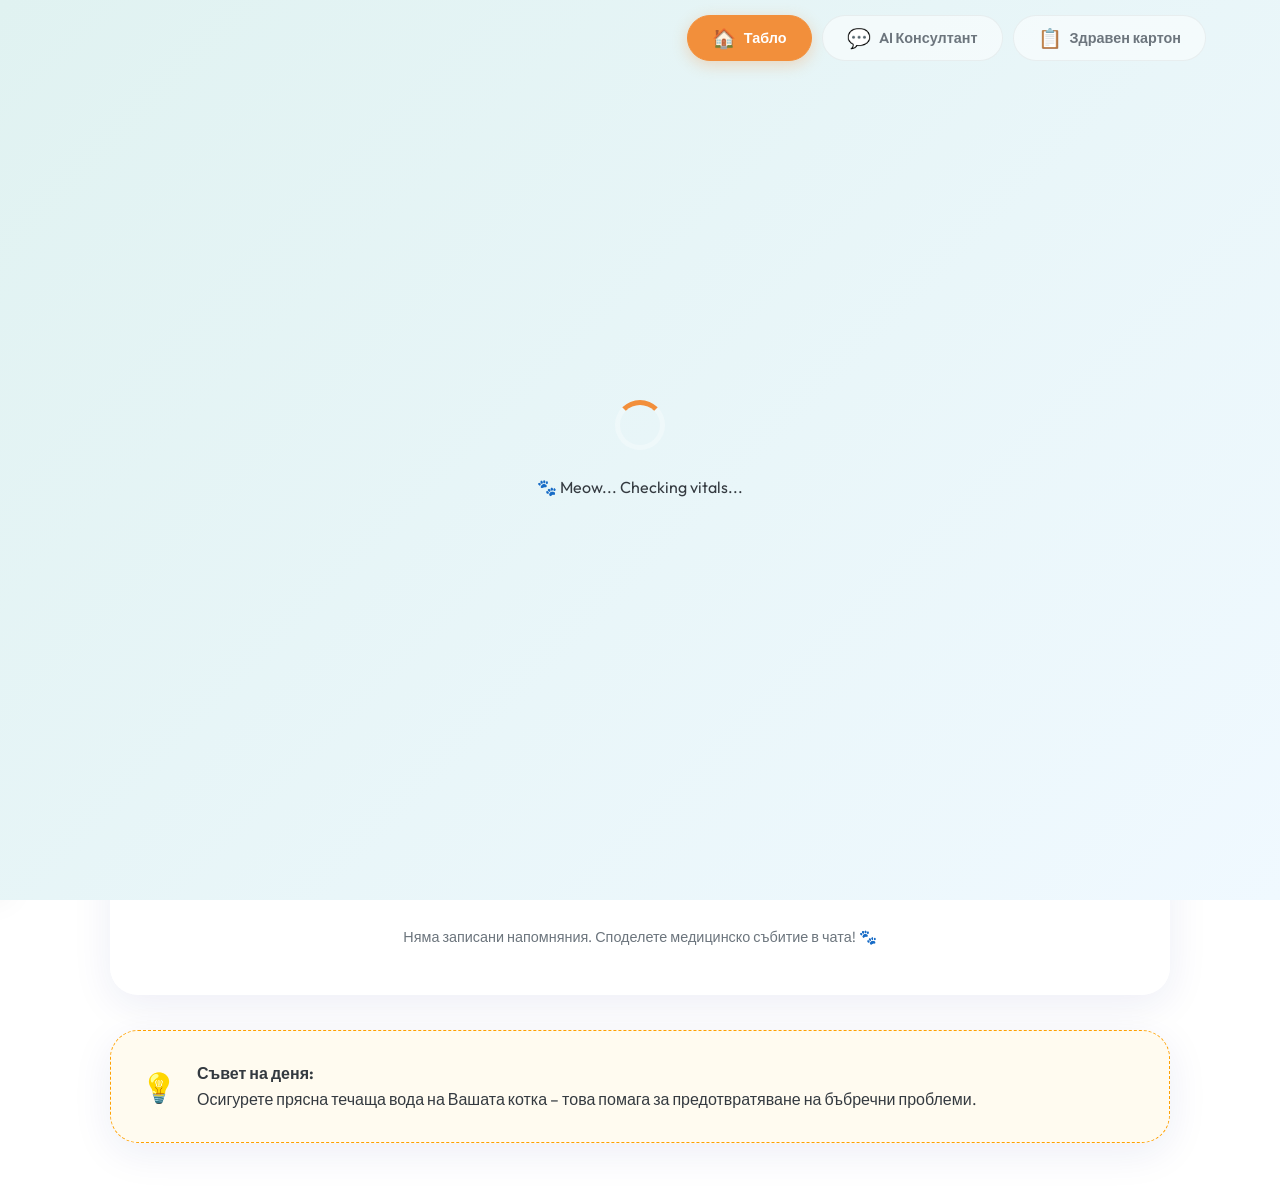
==== commit 60f21475: "Refactor dashboard UI: header, tabs, reminders, AI Rework dashboard layout and behavior: split the f" ====
--- a/dashboard.html
+++ b/dashboard.html
@@ -402,147 +402,189 @@
     </div>
     <div id="sidebar-overlay" class="sidebar-overlay-hidden"></div>
 
-    <!-- Fixed Navbar -->
-    <header class="navbar"
-        style="background: rgba(255,255,255,0.7); backdrop-filter: blur(12px); -webkit-backdrop-filter: blur(12px); position: fixed; top: 0; width: 100%; z-index: 900;">
-        <div class="container nav-content nav-flex-row"
-            style="display: flex; justify-content: space-between; align-items: center;">
-            <div style="display: flex; align-items: center; gap: 15px;">
+    <!-- Separated Header and Navigation (Phase 22 Fix) -->
+    <header id="main-header">
+        <div class="container header-inner">
+            <div class="logo-group">
                 <button id="dashboard-menu-btn" class="dashboard-hamburger">
                     <span></span><span></span><span></span>
                 </button>
-                <a href="#" class="logo"
-                    style="text-decoration: none; color: inherit; display: flex; align-items: center; gap: 10px;">
-                    <span class="logo-icon"><svg xmlns="http://www.w3.org/2000/svg" viewBox="0 0 512 512"
-                            fill="currentColor">
+                <a href="#" class="logo">
+                    <span class="logo-icon">
+                        <svg xmlns="http://www.w3.org/2000/svg" viewBox="0 0 512 512" fill="currentColor">
                             <path
                                 d="M290.59 192c-20.18 0-106.82 1.98-162.59 85.95V192c0-52.94-43.06-96-96-96-17.67 0-32 14.33-32 32s14.33 32 32 32c17.64 0 32 14.36 32 32v256c0 35.3 28.7 64 64 64h176c8.84 0 16-7.16 16-16v-16c0-17.67-14.33-32-32-32h-32l128-96v144c0 8.84 7.16 16 16 16h32c8.84 0 16-7.16 16-16V289.86c-10.29 2.67-20.89 4.54-32 4.54-61.81 0-113.52-44.05-125.41-102.4zM448 96h-64l-64-64v134.4c0 53.02 42.98 96 96 96s96-42.98 96-96V32l-64 64zm-72 80c-8.84 0-16-7.16-16-16s7.16-16 16-16 16 7.16 16 16-7.16 16-16 16zm80 0c-8.84 0-16-7.16-16-16s7.16-16 16-16 16 7.16 16 16-7.16 16-16 16z" />
-                        </svg></span>
-                    <span style="font-weight: 700;">MeowGuard</span>
+                        </svg>
+                    </span>
+                    <span class="logo-text">MeowGuard</span>
                 </a>
             </div>
-            <!-- Logout moved to sidebar -->
         </div>
     </header>
 
+    <nav id="tab-navigation">
+        <div class="container nav-tabs">
+            <button class="tab-btn active" data-tab="dashboard"><i>🏠</i> <span>Табло</span></button>
+            <button class="tab-btn" data-tab="ai"><i>💬</i> <span>AI Консултант</span></button>
+            <button class="tab-btn" data-tab="records"><i>📋</i> <span>Здравен картон</span></button>
+        </div>
+    </nav>
+
     <div class="dashboard-container">
-        <div class="dashboard-header">
-            <h1 id="user-greeting">Здравей!</h1>
-            <p id="cat-greeting">Добре дошли в MeowGuard.</p>
-        </div>
-
-        <div class="main-grid">
-            <!-- Stats -->
-            <div class="glass-card health-card">
-                <div class="health-score-container">
-                    <svg viewBox="0 0 36 36" class="circular-chart">
-                        <path class="circle-bg"
-                            d="M18 2.0845 a 15.9155 15.9155 0 0 1 0 31.831 a 15.9155 15.9155 0 0 1 0 -31.831" />
-                        <path class="circle" id="health-score-stroke" stroke-dasharray="0, 100"
-                            d="M18 2.0845 a 15.9155 15.9155 0 0 1 0 31.831 a 15.9155 15.9155 0 0 1 0 -31.831" />
-                    </svg>
-                    <div class="health-score-text">
-                        <span class="number">100</span>
-                        <span class="label">Health</span>
-                    </div>
-                </div>
-                <div class="health-info">
-                    <div class="status-badge"><span>✨</span> Всичко изглежда наред</div>
-                    <h2 id="cat-name-display">Зареждане...</h2>
-                    <p class="lang-bg">Няма открити симптоми. Вашият любимец изглежда здрав и активен.</p>
-                    <div class="cat-stats">
-                        <div class="stat-box">
-                            <span class="stat-label">Възраст</span>
-                            <span class="stat-value"><span id="val-age">-</span> г.</span>
-                        </div>
-                        <div class="stat-box">
-                            <span class="stat-label">Тегло</span>
-                            <span class="stat-value"><span id="val-weight">-</span> кг</span>
+        <!-- Dashboard Tab -->
+        <section id="tab-dashboard" class="tab-content active">
+            <div class="dashboard-header">
+                <h1 id="user-greeting">Здравей!</h1>
+                <p id="cat-greeting">Добре дошли в MeowGuard.</p>
+            </div>
+
+            <div class="main-grid">
+                <!-- Stats -->
+                <div class="glass-card health-card">
+                    <div class="health-score-container">
+                        <svg viewBox="0 0 36 36" class="circular-chart">
+                            <path class="circle-bg"
+                                d="M18 2.0845 a 15.9155 15.9155 0 0 1 0 31.831 a 15.9155 15.9155 0 0 1 0 -31.831" />
+                            <path class="circle" id="health-score-stroke" stroke-dasharray="0, 100"
+                                d="M18 2.0845 a 15.9155 15.9155 0 0 1 0 31.831 a 15.9155 15.9155 0 0 1 0 -31.831" />
+                        </svg>
+                        <div class="health-score-text">
+                            <span class="number">100</span>
+                            <span class="label">Health</span>
                         </div>
                     </div>
-                </div>
-            </div>
-
-            <!-- Profile Sidebar -->
-            <div class="glass-card profile-small-card">
-                <img src="" alt="" class="premium-avatar" id="main-cat-avatar">
-                <h3 id="sidebar-name">-</h3>
-                <p id="sidebar-breed" style="color: var(--text-muted); font-size: 0.9rem; margin-top: 5px;">-</p>
+                    <div class="health-info">
+                        <div class="status-badge"><span>✨</span> Всичко изглежда наред</div>
+                        <h2 id="cat-name-display">Зареждане...</h2>
+                        <p class="lang-bg">Няма открити симптоми. Вашият любимец изглежда здрав и активен.</p>
+                        <div class="cat-stats">
+                            <div class="stat-box">
+                                <span class="stat-label">Възраст</span>
+                                <span class="stat-value"><span id="val-age">-</span> г.</span>
+                            </div>
+                            <div class="stat-box">
+                                <span class="stat-label">Тегло</span>
+                                <span class="stat-value"><span id="val-weight">-</span> кг</span>
+                            </div>
+                        </div>
+                    </div>
+                </div>
+
+                <!-- Profile Sidebar -->
+                <div class="glass-card profile-small-card">
+                    <img src="" alt="" class="premium-avatar" id="main-cat-avatar">
+                    <h3 id="sidebar-name">-</h3>
+                    <p id="sidebar-breed" style="color: var(--text-muted); font-size: 0.9rem; margin-top: 5px;">-</p>
+                    <div
+                        style="margin-top: 20px; border-top: 1px solid rgba(0,0,0,0.05); padding-top: 15px; display: flex; justify-content: space-between; align-items: center;">
+                        <span class="stat-label">Пол:</span>
+                        <span class="stat-value" id="val-gender" style="font-size: 0.9rem;">-</span>
+                    </div>
+                </div>
+            </div>
+
+            <!-- Weight Graph Placeholder -->
+            <div class="glass-card weight-chart-container" style="margin-top: 25px; padding: 30px; text-align: center;">
+                <h3
+                    style="margin-top: 0; font-size: 1.15rem; color: var(--text-dark); text-align: left; margin-bottom: 20px;">
+                    📈 Проследяване на теглото</h3>
                 <div
-                    style="margin-top: 20px; border-top: 1px solid rgba(0,0,0,0.05); padding-top: 15px; display: flex; justify-content: space-between; align-items: center;">
-                    <span class="stat-label">Пол:</span>
-                    <span class="stat-value" id="val-gender" style="font-size: 0.9rem;">-</span>
-                </div>
-            </div>
-        </div>
-
-        <!-- Action Row -->
-        <div class="action-container">
-            <a href="#" class="glass-card action-item" id="symptom-checker-btn">
-                <div class="icon-circle">🩺</div>
-                <h3>Провери симптом</h3>
-                <p>AI анализ при съмнение за здравословен проблем.</p>
-            </a>
-            <a href="#" class="glass-card action-item">
-                <div class="icon-circle">📅</div>
-                <h3>Ваксини и прегледи</h3>
-                <p>Планирайте и следете важните дати при ветеринар.</p>
-            </a>
-            <a href="#" class="glass-card action-item">
-                <div class="icon-circle">🏥</div>
-                <h3>Клиники наблизо</h3>
-                <p>Намерете денонощна помощ и ветеринарни центрове.</p>
-            </a>
-        </div>
-
-        <!-- Reminders Section -->
-        <div class="glass-card reminders-card" id="reminders-section" style="margin-top: 25px;">
-            <div style="display: flex; align-items: center; justify-content: space-between; margin-bottom: 15px;">
-                <h3 style="margin: 0; font-size: 1.15rem; color: var(--text-dark);">📅 Предстоящи напомняния</h3>
-                <span class="reminders-count" id="reminders-count"
-                    style="background: var(--primary-light); color: var(--primary); padding: 4px 12px; border-radius: 50px; font-size: 0.8rem; font-weight: 600;">0</span>
-            </div>
-            <div id="reminders-list" class="reminders-list">
-                <p class="reminders-empty" id="reminders-empty"
-                    style="color: var(--text-muted); font-size: 0.9rem; text-align: center; padding: 15px 0;">Няма
-                    записани напомняния. Споделете медицинско събитие в чата! 🐾</p>
-            </div>
-        </div>
-
-        <!-- Daily Tip -->
-        <div class="glass-card daily-tip">
-            <div style="font-size: 1.8rem;">💡</div>
-            <div>
-                <strong>Съвет на деня:</strong>
-                <p>Осигурете прясна течаща вода на Вашата котка – това помага за предотвратяване на бъбречни проблеми.
-                </p>
-            </div>
-        </div>
+                    style="height: 150px; display: flex; align-items: center; justify-content: center; background: rgba(0,0,0,0.02); border-radius: 20px; border: 1px dashed rgba(0,0,0,0.1); color: var(--text-muted);">
+                    Графиката ще се появи автоматично след добавяне на записи за тегло. 🐾
+                </div>
+            </div>
+
+            <!-- Reminders Section -->
+            <div class="glass-card reminders-card" id="reminders-section" style="margin-top: 25px;">
+                <div style="display: flex; align-items: center; justify-content: space-between; margin-bottom: 15px;">
+                    <div style="display: flex; align-items: center; gap: 10px;">
+                        <h3 style="margin: 0; font-size: 1.15rem; color: var(--text-dark);">📅 Предстоящи напомняния
+                        </h3>
+                        <button id="add-reminder-btn"
+                            style="background: var(--primary); color: white; border: none; width: 24px; height: 24px; border-radius: 50%; font-size: 1.2rem; cursor: pointer; display: flex; align-items: center; justify-content: center; line-height: 1; transition: transform 0.2s;">+</button>
+                    </div>
+                    <span class="reminders-count" id="reminders-count"
+                        style="background: var(--primary-light); color: var(--primary); padding: 4px 12px; border-radius: 50px; font-size: 0.8rem; font-weight: 600;">0</span>
+                </div>
+                <div id="reminders-list" class="reminders-list">
+                    <p class="reminders-empty" id="reminders-empty"
+                        style="color: var(--text-muted); font-size: 0.9rem; text-align: center; padding: 15px 0;">Няма
+                        записани напомняния. Споделете медицинско събитие в чата! 🐾</p>
+                </div>
+            </div>
+
+            <!-- Daily Tip -->
+            <div class="glass-card daily-tip">
+                <div style="font-size: 1.8rem;">💡</div>
+                <div>
+                    <strong>Съвет на деня:</strong>
+                    <p id="daily-tip-text">Осигурете прясна течаща вода на Вашата котка – това помага за предотвратяване
+                        на бъбречни проблеми.</p>
+                </div>
+            </div>
+        </section>
+
+        <!-- AI Consultant Tab -->
+        <section id="tab-ai" class="tab-content">
+            <div class="ai-tab-header">
+                <h2>💬 AI Консултант</h2>
+                <p>Попитайте MeowGuard AI за поведението, храненето или здравето на Вашата котка.</p>
+            </div>
+            <div class="full-chat-container glass-card">
+                <div id="chat-messages" class="chat-messages">
+                    <!-- Messages populated by JS -->
+                </div>
+                <form id="chat-form" class="chat-input-area">
+                    <input type="text" id="chat-input" placeholder="Опишете симптома тук..." autocomplete="off">
+                    <button type="submit" id="send-btn" class="send-btn">
+                        <svg viewBox="0 0 24 24" fill="currentColor">
+                            <path d="M2.01 21L23 12 2.01 3 2 10l15 2-15 2z" />
+                        </svg>
+                    </button>
+                </form>
+            </div>
+        </section>
+
+        <!-- Health Records Tab -->
+        <section id="tab-records" class="tab-content">
+            <div class="records-header">
+                <h2>📋 Здравен картон</h2>
+                <p>Тук ще се появи пълната история на прегледи, тегло и изследвания.</p>
+            </div>
+            <div class="glass-card records-placeholder">
+                <div style="font-size: 3rem; margin-bottom: 20px;">🚧</div>
+                <h3>Секцията е в разработка</h3>
+                <p>Очаквайте скоро възможност за прикачване на файлове и проследяване на теглото.</p>
+            </div>
+        </section>
     </div>
 
-    <!-- AI Chat Overlay -->
-    <div id="ai-chat-overlay" class="ai-chat-overlay-hidden">
-        <div class="chat-container">
-            <div class="chat-header">
-                <div style="display: flex; align-items: center; gap: 10px;">
-                    <div class="ai-avatar">💡</div>
-                    <div>
-                        <h3 style="margin: 0; font-size: 1.1rem; color: var(--primary);">MeowGuard AI</h3>
-                        <span style="font-size: 0.8rem; color: var(--text-muted);">Винаги тук за Вашата котка</span>
-                    </div>
-                </div>
-                <button id="close-chat" class="close-chat-btn">&times;</button>
-            </div>
-            <div id="chat-messages" class="chat-messages">
-                <!-- Messages populated by JS -->
-            </div>
-            <form id="chat-form" class="chat-input-area">
-                <input type="text" id="chat-input" placeholder="Опишете симптома тук..." autocomplete="off">
-                <button type="submit" id="send-btn" class="send-btn">
-                    <svg viewBox="0 0 24 24" fill="currentColor">
-                        <path d="M2.01 21L23 12 2.01 3 2 10l15 2-15 2z" />
-                    </svg>
-                </button>
+    <!-- Manual Reminder Modal -->
+    <div id="reminder-modal" class="modal-hidden">
+        <div class="modal-content glass-card">
+            <div class="modal-header">
+                <h3>➕ Ново напомняне</h3>
+                <button id="close-modal" class="close-modal-btn">&times;</button>
+            </div>
+            <form id="manual-reminder-form">
+                <div class="form-group">
+                    <label>Тип събитие</label>
+                    <select id="manual-type" required>
+                        <option value="vaccination">💉 Ваксинация</option>
+                        <option value="neutering">✂️ Кастрация</option>
+                        <option value="deworming">💊 Обезпаразитяване</option>
+                        <option value="checkup">🩺 Контролен преглед</option>
+                    </select>
+                </div>
+                <div class="form-group">
+                    <label>Етикет (напр. Ваксинация 2)</label>
+                    <input type="text" id="manual-label" placeholder="Въведете име..." required>
+                </div>
+                <div class="form-group">
+                    <label>Дата</label>
+                    <input type="date" id="manual-date" required>
+                </div>
+                <button type="submit" class="premium-btn">Запази напомнянето</button>
             </form>
         </div>
     </div>
--- a/style.css
+++ b/style.css
@@ -285,17 +285,19 @@
     padding: 8px 24px;
 }
 
-/* Navbar */
+/* Navbar (Landing Page) */
 .navbar {
-    padding: 15px 0;
     position: fixed;
     top: 0;
     left: 0;
     width: 100%;
-    background-color: rgba(255, 255, 255, 0.95);
-    backdrop-filter: blur(10px);
-    z-index: 100;
+    background: rgba(255, 255, 255, 0.9);
+    backdrop-filter: blur(12px);
+    -webkit-backdrop-filter: blur(12px);
+    z-index: 9998;
     border-bottom: 1px solid rgba(0, 0, 0, 0.05);
+    padding: 12px 0;
+    transition: all 0.3s ease;
 }
 
 .nav-content {
@@ -304,43 +306,61 @@
     align-items: center;
 }
 
+/* Dashboard Specific Header */
+#main-header {
+    position: fixed;
+    top: 0;
+    left: 0;
+    width: 100%;
+    background: rgba(255, 255, 255, 0.9);
+    backdrop-filter: blur(12px);
+    -webkit-backdrop-filter: blur(12px);
+    z-index: 9999;
+    border-bottom: 1px solid rgba(0, 0, 0, 0.05);
+    padding: 12px 0;
+    transition: all 0.3s ease;
+}
+
+#tab-navigation {
+    position: fixed;
+    top: 15px;
+    right: 50px;
+    z-index: 10000;
+    transition: all 0.3s ease;
+}
+
+.header-inner {
+    display: flex;
+    justify-content: space-between;
+    align-items: center;
+}
+
+/* Common Logo Styles */
 .logo {
     display: flex;
     align-items: center;
     gap: 10px;
-    font-size: 1.3rem;
+    font-size: 1.35rem;
     font-weight: 700;
-}
-
-.logo-icon {
-    width: 24px;
-    height: 24px;
-    color: var(--primary);
-    display: flex;
-    align-items: center;
-    justify-content: center;
-}
-
-.logo-icon svg {
-    width: 100%;
-    height: 100%;
-}
-
-nav {
-    display: flex;
-    align-items: center;
-    gap: 20px;
+    color: var(--text-dark);
+    text-decoration: none;
+}
+
+.nav-links-wrapper {
+    display: flex;
+    align-items: center;
+    gap: 30px;
 }
 
 .nav-links {
     display: flex;
-    align-items: center;
-    gap: 20px;
+    gap: 25px;
+    align-items: center;
 }
 
 .nav-link {
     font-weight: 500;
-    color: var(--text-muted);
+    color: var(--text-dark);
     font-size: 0.95rem;
 }
 
@@ -348,24 +368,101 @@
     color: var(--primary);
 }
 
+.logo-icon {
+    width: 28px;
+    height: 28px;
+    color: var(--primary);
+    display: flex;
+    align-items: center;
+    justify-content: center;
+}
+
+
+/* Nav Tabs Desktop */
+.nav-tabs {
+    display: flex;
+    gap: 12px;
+}
+
+.tab-btn {
+    display: flex;
+    align-items: center;
+    gap: 8px;
+    padding: 10px 22px;
+    border-radius: 50px;
+    border: none;
+    background: rgba(255, 255, 255, 0.5);
+    color: var(--text-muted);
+    font-weight: 600;
+    font-size: 0.95rem;
+    cursor: pointer;
+    transition: all 0.3s cubic-bezier(0.4, 0, 0.2, 1);
+    white-space: nowrap;
+}
+
+.tab-btn i {
+    font-style: normal;
+    font-size: 1.2rem;
+}
+
+.tab-btn:hover {
+    background: #ffffff;
+    color: var(--primary);
+    transform: translateY(-2px);
+}
+
+.tab-btn.active {
+    background: var(--primary);
+    color: #ffffff;
+    box-shadow: 0 4px 15px rgba(242, 143, 59, 0.3);
+}
+
+
+#main-nav {
+    display: flex;
+    align-items: center;
+    gap: 20px;
+}
+
 .lang-toggle {
-    background: var(--bg-color);
-    border: 1px solid #ddd;
-    padding: 6px 12px;
-    border-radius: 6px;
+    background: #f8f9fa;
+    border: 1px solid rgba(0, 0, 0, 0.08);
+    padding: 8px 14px;
+    border-radius: 8px;
     font-family: inherit;
-    font-size: 0.8rem;
+    font-size: 0.82rem;
     font-weight: 600;
     cursor: pointer;
-    transition: var(--transition);
+    transition: all 0.3s ease;
+    display: flex;
+    align-items: center;
+    justify-content: center;
+    color: var(--text-dark);
 }
 
 .lang-toggle:hover {
-    background: #eee;
+    background: #ffffff;
+    border-color: var(--primary);
+    color: var(--primary);
+    transform: translateY(-1px);
 }
 
 .hamburger {
     display: none;
+    background: none;
+    border: none;
+    cursor: pointer;
+    flex-direction: column;
+    gap: 5px;
+    padding: 5px;
+}
+
+.hamburger span {
+    display: block;
+    width: 25px;
+    height: 2px;
+    background: var(--text-dark);
+    transition: all 0.3s;
 }
 
 /* Hero Section */
@@ -1329,76 +1426,159 @@
     }
 }
 
-/* AI Chat Overlay UI (Phase 13) */
-.ai-chat-overlay-hidden {
+/* Tabs Navigation */
+.nav-tabs {
+    display: flex;
+    gap: 10px;
+}
+
+.tab-btn {
+    background: rgba(255, 255, 255, 0.5);
+    border: 1px solid rgba(0, 0, 0, 0.05);
+    padding: 10px 24px;
+    border-radius: 50px;
+    font-family: inherit;
+    font-weight: 600;
+    font-size: 0.9rem;
+    color: var(--text-muted);
+    cursor: pointer;
+    transition: all 0.3s cubic-bezier(0.4, 0, 0.2, 1);
+    white-space: nowrap;
+}
+
+.tab-btn:hover {
+    background: rgba(242, 143, 59, 0.1);
+    color: var(--primary);
+    transform: translateY(-1px);
+}
+
+.tab-btn.active {
+    background: var(--primary);
+    color: white;
+    border-color: var(--primary);
+    box-shadow: 0 4px 15px rgba(242, 143, 59, 0.3);
+}
+
+/* Tab Content Logic */
+.tab-content {
+    display: none;
+    animation: slideUpFadeIn 0.6s cubic-bezier(0.34, 1.56, 0.64, 1) forwards;
+}
+
+.tab-content.active {
+    display: block;
+}
+
+/* AI Tab Header */
+.ai-tab-header,
+.records-header {
+    text-align: center;
+    margin-bottom: 30px;
+}
+
+.ai-tab-header h2,
+.records-header h2 {
+    font-size: 1.8rem;
+    color: var(--primary);
+    margin-bottom: 10px;
+}
+
+.ai-tab-header p,
+.records-header p {
+    color: var(--text-muted);
+}
+
+/* Full Screen Chat Container */
+.full-chat-container {
+    height: calc(100vh - 350px);
+    min-height: 500px;
+    display: flex;
+    flex-direction: column;
+    overflow: hidden;
+
+    padding: 0 !important;
+}
+
+
+/* Modal UI */
+.modal-hidden {
     display: none !important;
 }
 
-#ai-chat-overlay {
+#reminder-modal {
     position: fixed;
     inset: 0;
     background: rgba(0, 0, 0, 0.4);
     backdrop-filter: blur(8px);
     -webkit-backdrop-filter: blur(8px);
-    z-index: 9999;
-    display: flex;
-    align-items: flex-end;
-    /* Slide up from bottom */
+    z-index: 10000;
+    display: flex;
+    align-items: center;
     justify-content: center;
     padding: 20px;
     animation: fadeIn 0.3s ease-out;
 }
 
-.chat-container {
-    background: var(--glass-bg);
-    backdrop-filter: blur(15px);
-    -webkit-backdrop-filter: blur(15px);
-    border: 1px solid var(--glass-border);
-    border-radius: 28px;
+.modal-content {
     width: 100%;
-    max-width: 500px;
-    height: 80vh;
-    /* Max height */
-    max-height: 700px;
-    display: flex;
-    flex-direction: column;
-    box-shadow: 0 20px 60px rgba(0, 0, 0, 0.15);
-    animation: slideUpFadeIn 0.5s cubic-bezier(0.34, 1.56, 0.64, 1) forwards;
-    overflow: hidden;
-}
-
-.chat-header {
-    background: rgba(255, 255, 255, 0.9);
-    padding: 20px;
+    max-width: 450px;
+    animation: scaleUp 0.4s cubic-bezier(0.34, 1.56, 0.64, 1) forwards;
+}
+
+.modal-header {
     display: flex;
     justify-content: space-between;
     align-items: center;
-    border-bottom: 1px solid rgba(0, 0, 0, 0.05);
-}
-
-.ai-avatar {
-    width: 44px;
-    height: 44px;
-    background: var(--primary-light);
-    border-radius: 50%;
-    display: flex;
-    align-items: center;
-    justify-content: center;
-    font-size: 1.5rem;
-}
-
-.close-chat-btn {
+    margin-bottom: 25px;
+}
+
+.modal-header h3 {
+    margin: 0;
+    color: var(--primary);
+}
+
+.close-modal-btn {
     background: none;
     border: none;
     font-size: 1.8rem;
     color: var(--text-muted);
     cursor: pointer;
-    transition: color 0.3s;
     line-height: 1;
 }
 
-.close-chat-btn:hover {
-    color: var(--red-alert);
+.form-group {
+    margin-bottom: 20px;
+}
+
+.form-group label {
+    display: block;
+    font-weight: 600;
+    margin-bottom: 8px;
+    font-size: 0.9rem;
+    color: var(--text-dark);
+}
+
+.form-group input,
+.form-group select {
+    width: 100%;
+    padding: 12px 16px;
+    border-radius: 12px;
+    border: 1px solid rgba(0, 0, 0, 0.1);
+    background: rgba(255, 255, 255, 0.8);
+    font-family: inherit;
+    outline: none;
+}
+
+.form-group input:focus,
+.form-group select:focus {
+    border-color: var(--primary);
+    box-shadow: 0 0 0 4px rgba(242, 143, 59, 0.1);
+}
+
+/* Placeholder for Records */
+.records-placeholder {
+    text-align: center;
+    padding: 60px 20px;
 }
 
 .chat-messages {
@@ -1518,17 +1698,21 @@
     margin-bottom: 0;
 }
 
-/* Medical Disclaimer Look */
-.chat-msg.disclaimer {
-    background: rgba(255, 202, 40, 0.1);
-    border: 1px solid rgba(255, 202, 40, 0.3);
-    color: #f57f17;
-    font-size: 0.85rem;
-    align-self: center;
-    max-width: 95%;
-    text-align: center;
-    border-radius: 12px;
-}
+/* AI Disclaimer Style (App-wide) */
+.ai-disclaimer {
+    background: #fff4e5 !important;
+    border: 1px solid #ffd5a1 !important;
+    color: #856404 !important;
+    padding: 12px 15px !important;
+    margin: 10px auto 20px auto !important;
+    border-radius: 10px !important;
+    font-size: 13px !important;
+    line-height: 1.4 !important;
+    text-align: center !important;
+    max-width: 92% !important;
+    box-shadow: 0 2px 8px rgba(0, 0, 0, 0.03) !important;
+}
+
 
 /* Typing Dots Animation */
 .typing-indicator {
@@ -1629,4 +1813,406 @@
 
 .send-btn:active {
     transform: scale(0.95);
+}
+
+/* --- Phase 22: Safe Mobile Adaptation (Refinement) --- */
+@media screen and (max-width: 768px) {
+
+    /* 1. Dashboard Header (Логото) - Scoped to avoid affecting Landing Page */
+    #main-header {
+        position: fixed !important;
+        top: 0 !important;
+        left: 0 !important;
+        width: 100% !important;
+        height: 60px !important;
+        background: rgba(255, 255, 255, 0.95) !important;
+        backdrop-filter: blur(10px) !important;
+        -webkit-backdrop-filter: blur(10px) !important;
+        border-bottom: 1px solid rgba(0, 0, 0, 0.08) !important;
+        z-index: 10000 !important;
+        display: flex !important;
+        align-items: center !important;
+        justify-content: flex-start !important;
+        padding: 0 15px !important;
+    }
+
+    #main-header .header-inner,
+    #main-header .logo-group {
+        display: flex !important;
+        align-items: center !important;
+        width: 100% !important;
+        margin: 0 !important;
+        padding: 0 !important;
+    }
+
+    #main-header .logo {
+        position: absolute !important;
+        left: 50% !important;
+        transform: translateX(-50%) !important;
+        margin: 0 !important;
+        z-index: 1 !important;
+    }
+
+    /* Landing Page Nav (index.html) */
+    .navbar {
+        position: absolute !important;
+        background: transparent !important;
+        border: none !important;
+        padding: 20px 0 !important;
+        z-index: 1000 !important;
+    }
+
+    .navbar .nav-content {
+        display: flex !important;
+        justify-content: space-between !important;
+        align-items: center !important;
+        width: 100% !important;
+    }
+
+    .navbar #main-nav {
+        display: flex !important;
+        align-items: center !important;
+        gap: 15px !important;
+    }
+
+    .navbar .nav-links-wrapper {
+        position: fixed !important;
+        top: 0 !important;
+        right: -100% !important;
+        width: 80% !important;
+        height: 100vh !important;
+        background: #ffffff !important;
+        display: flex !important;
+        flex-direction: column !important;
+        justify-content: center !important;
+        align-items: center !important;
+        gap: 30px !important;
+        transition: right 0.4s cubic-bezier(0.4, 0, 0.2, 1) !important;
+        z-index: 10001 !important;
+        box-shadow: -10px 0 30px rgba(0, 0, 0, 0.1) !important;
+    }
+
+    .navbar .nav-links-wrapper.active {
+        right: 0 !important;
+    }
+
+    .navbar .lang-toggle {
+        display: flex !important;
+        margin: 0 !important;
+        padding: 6px 10px !important;
+        font-size: 0.75rem !important;
+        z-index: 10002 !important;
+    }
+
+    .navbar .hamburger {
+        display: flex !important;
+        z-index: 10002 !important;
+    }
+
+    /* Reset scoped dashboard logo for landing page on mobile */
+    .navbar .logo {
+        position: relative !important;
+        left: 0 !important;
+        transform: none !important;
+    }
+
+    /* Стил на Бургера (Mobile) */
+    .dashboard-hamburger {
+        display: flex !important;
+        flex-direction: column !important;
+        justify-content: center !important;
+        width: 30px !important;
+        height: 30px !important;
+        padding: 0 !important;
+        background: none !important;
+        border: none !important;
+        z-index: 10001 !important;
+        cursor: pointer !important;
+    }
+
+    .dashboard-hamburger span {
+        display: block !important;
+        width: 24px !important;
+        height: 3px !important;
+        background-color: #ff8c00 !important;
+        /* Оранжево */
+        margin-bottom: 5px !important;
+        border-radius: 2px !important;
+        transition: all 0.3s ease !important;
+        position: relative !important;
+        transform-origin: center !important;
+    }
+
+    .dashboard-hamburger span:last-child {
+        margin-bottom: 0 !important;
+    }
+
+    /* Анимация на "X" при отворено меню */
+    .dashboard-hamburger.active span:nth-child(1) {
+        transform: translateY(8px) rotate(45deg) !important;
+    }
+
+    .dashboard-hamburger.active span:nth-child(2) {
+        opacity: 0 !important;
+    }
+
+    .dashboard-hamburger.active span:nth-child(3) {
+        transform: translateY(-8px) rotate(-45deg) !important;
+    }
+
+
+    /* 2. Долна навигация (Само табовете) */
+    #tab-navigation {
+        position: fixed !important;
+        top: auto !important;
+        bottom: 0 !important;
+        left: 0 !important;
+        right: 0 !important;
+        width: 100% !important;
+        background: #ffffff !important;
+        box-shadow: 0 -4px 15px rgba(0, 0, 0, 0.08) !important;
+        border-top: 1px solid rgba(0, 0, 0, 0.05) !important;
+        padding: 10px 0 !important;
+        z-index: 9999 !important;
+    }
+
+    .nav-tabs {
+        display: flex !important;
+        justify-content: space-around !important;
+        align-items: center !important;
+        width: 100% !important;
+        gap: 0 !important;
+    }
+
+    .tab-btn {
+        flex: 1 !important;
+        flex-direction: column !important;
+        display: flex !important;
+        align-items: center !important;
+        padding: 6px !important;
+        background: none !important;
+        border: none !important;
+        box-shadow: none !important;
+        color: #555555 !important;
+        /* Inactive: dark grey */
+        gap: 2px !important;
+    }
+
+    .tab-btn i {
+        font-size: 1.5rem !important;
+        font-style: normal !important;
+    }
+
+    .tab-btn span {
+        font-size: 10px !important;
+        font-weight: 500 !important;
+        display: block !important;
+        color: inherit !important;
+    }
+
+    /* Active State (Mobile) */
+    .tab-btn.active {
+        color: var(--primary) !important;
+        /* Active: Theme Orange */
+        background: none !important;
+    }
+
+    /* 3. Дашборд и Безопасни зони */
+    body.dashboard-premium {
+        padding-top: 0 !important;
+        /* Премахваме глобалния падинг за мобилен */
+    }
+
+    .dashboard-container {
+        padding-top: 75px !important;
+        /* Пространство под логото (60px хедър + 15px отстъп) */
+        padding-bottom: 90px !important;
+        /* Над долното меню */
+    }
+
+
+    .main-grid {
+        display: flex !important;
+        flex-direction: column !important;
+        gap: 15px !important;
+    }
+
+    .profile-small-card {
+        width: 95% !important;
+        margin: 0 auto !important;
+    }
+
+    /* 4. Sidebar (Mobile Optimization) */
+    #dashboard-sidebar {
+        width: 80vw !important;
+        max-width: 300px !important;
+        z-index: 10002 !important;
+        /* Above everything */
+        background: rgba(255, 255, 255, 1) !important;
+        /* Solid color for mobile */
+        padding: 20px !important;
+        display: flex !important;
+        flex-direction: column !important;
+        height: 100vh !important;
+    }
+
+    /* Overlay z-index update */
+    #sidebar-overlay {
+        z-index: 10001 !important;
+        background: rgba(0, 0, 0, 0.5) !important;
+    }
+
+    .sidebar-header {
+        padding-bottom: 15px !important;
+        margin-bottom: 15px !important;
+    }
+
+    .close-sidebar-btn {
+        font-size: 2.5rem !important;
+        /* Larger X */
+        padding: 5px !important;
+        line-height: 0.8 !important;
+    }
+
+    .sidebar-content {
+        flex: 1 !important;
+        display: flex !important;
+        flex-direction: column !important;
+        overflow-y: auto !important;
+        overflow-x: hidden !important;
+        /* Премахва хоризонталния скрол */
+        -ms-overflow-style: none !important;
+        /* IE и Edge */
+        scrollbar-width: none !important;
+        /* Firefox */
+    }
+
+    .sidebar-content::-webkit-scrollbar {
+        display: none !important;
+        /* Chrome, Safari и Opera */
+    }
+
+    .sidebar-footer {
+        margin-top: auto !important;
+        /* Fully push to bottom */
+        padding-top: 20px !important;
+        border-top: 1px solid rgba(0, 0, 0, 0.05) !important;
+        padding-bottom: 20px !important;
+        /* Safe margin at the bottom */
+    }
+
+    .sidebar-logout-btn {
+        background: rgba(239, 83, 80, 0.1) !important;
+        border: 1px solid rgba(239, 83, 80, 0.2) !important;
+        color: #ef5350 !important;
+        font-size: 1rem !important;
+        padding: 15px !important;
+        display: flex !important;
+        align-items: center !important;
+        justify-content: center !important;
+        gap: 12px !important;
+        border-radius: 14px !important;
+        width: 100% !important;
+    }
+
+    /* 5. AI Chat App-Style (Mobile) */
+    body.no-scroll {
+        overflow: hidden !important;
+        height: 100vh !important;
+    }
+
+    #tab-ai {
+        height: calc(100vh - 125px) !important;
+        /* Total minus bars */
+        display: none;
+        flex-direction: column !important;
+        overflow: hidden !important;
+        margin-top: 5px !important;
+    }
+
+    #tab-ai.active {
+        display: flex !important;
+    }
+
+    .ai-tab-header {
+        display: none !important;
+        /* Compact app-look */
+    }
+
+    .full-chat-container {
+        height: 100% !important;
+        min-height: auto !important;
+        border-radius: 0 !important;
+        border: none !important;
+        background: transparent !important;
+        display: flex !important;
+        flex-direction: column !important;
+        box-shadow: none !important;
+        margin: 0 !important;
+        padding: 0 !important;
+        position: relative !important;
+    }
+
+    .chat-messages {
+        flex: 1 !important;
+        overflow-y: auto !important;
+        padding: 15px !important;
+        padding-bottom: 65px !important;
+        -webkit-overflow-scrolling: touch;
+    }
+
+    .chat-input-area {
+        position: absolute !important;
+        bottom: 2px !important;
+        left: 0 !important;
+        width: 100% !important;
+        background: #ffffff !important;
+        padding: 0 !important;
+        border-top: 1px solid #eeeeee !important;
+        display: flex !important;
+        align-items: center !important;
+        z-index: 10 !important;
+        margin: 0 !important;
+    }
+
+    .chat-input-area input {
+        flex: 1 !important;
+        height: 44px !important;
+        border: none !important;
+        border-radius: 0 !important;
+        padding: 0 50px 0 15px !important;
+        background: #fdfdfd !important;
+        font-size: 15px !important;
+    }
+
+    .send-btn {
+        position: absolute !important;
+        right: 8px !important;
+        top: 50% !important;
+        transform: translateY(-50%) !important;
+        width: 34px !important;
+        height: 34px !important;
+        border-radius: 50% !important;
+        background: var(--primary) !important;
+        color: white !important;
+        border: none !important;
+        display: flex !important;
+        align-items: center !important;
+        justify-content: center !important;
+        padding: 0 !important;
+    }
+
+    .send-btn svg {
+        width: 18px !important;
+        height: 18px !important;
+    }
+
+    .chat-msg {
+        max-width: 88% !important;
+        margin-bottom: 10px !important;
+        font-size: 0.92rem !important;
+    }
+
+
+    /* Hide text on very small screens if needed, but 10px should fit */
 }
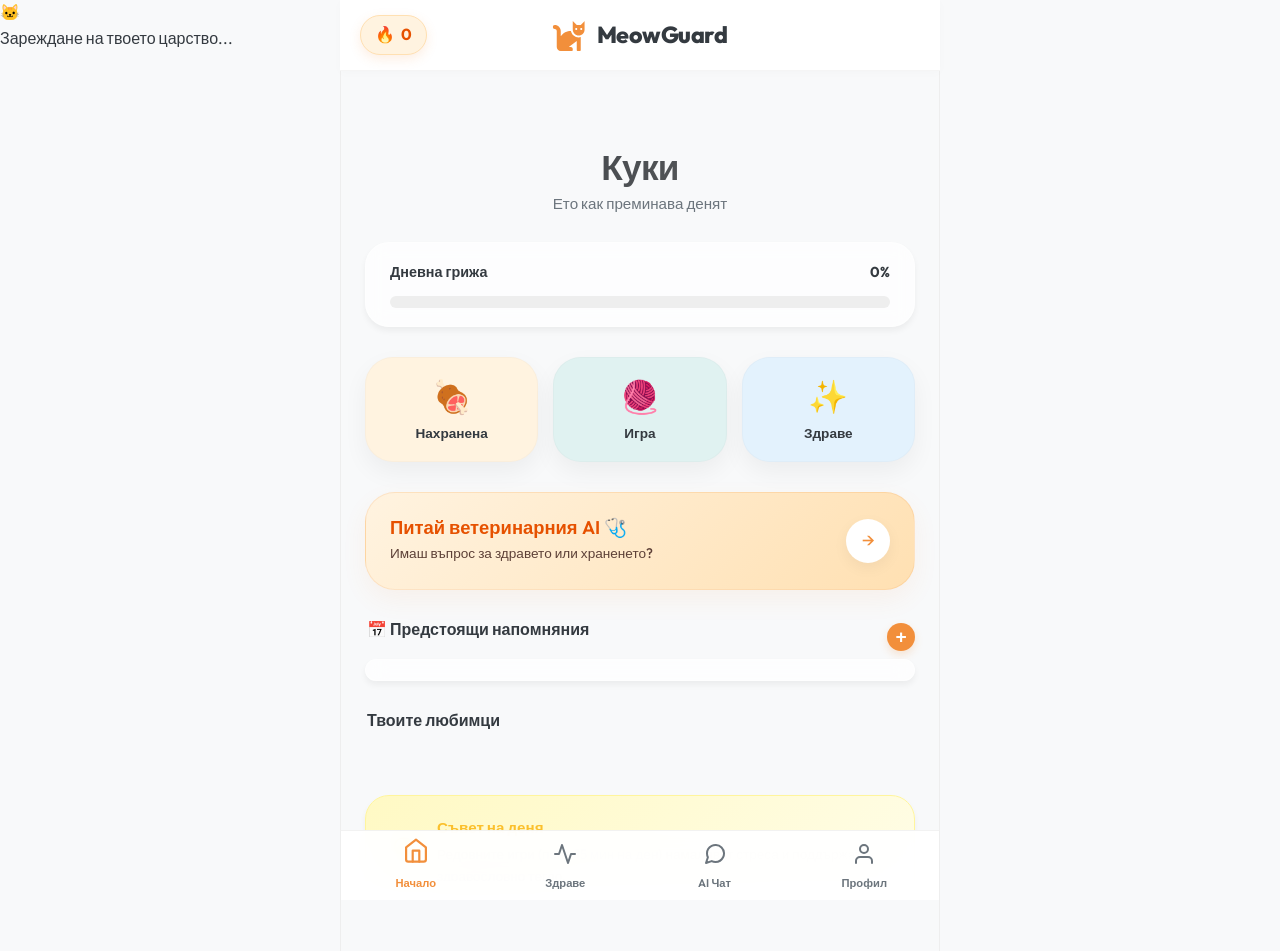
==== commit 6d61ddc4: "Revamp dashboard UI, add avatars and docs Large UI overhaul and feature additions:  - Add MeowGuard_" ====
--- a/dashboard.html
+++ b/dashboard.html
@@ -1,4 +1,4 @@
-<!DOCTYPE html>
+﻿<!DOCTYPE html>
 <html lang="bg">
 
 <head>
@@ -8,536 +8,202 @@
     <link rel="preconnect" href="https://fonts.googleapis.com">
     <link rel="preconnect" href="https://fonts.gstatic.com" crossorigin>
     <link href="https://fonts.googleapis.com/css2?family=Outfit:wght@300;400;500;600;700&display=swap" rel="stylesheet">
-    <link rel="icon"
-        href="data:image/svg+xml,<svg xmlns=%22http://www.w3.org/2000/svg%22 viewBox=%220 0 100 100%22><text y=%22.9em%22 font-size=%2290%22>🐱</text></svg>">
+    <link rel="icon" type="image/svg+xml"
+        href="data:image/svg+xml,%3Csvg xmlns='http://www.w3.org/2000/svg' viewBox='0 0 100 100'%3E%3Ctext y='.9em' font-size='90'%3E🐱%3C/text%3E%3C/svg%3E">
     <link rel="stylesheet" href="style.css">
-    <style>
-        :root {
-            --glass-bg: rgba(255, 255, 255, 0.75);
-            --glass-border: rgba(255, 255, 255, 0.5);
-            --premium-gradient: linear-gradient(135deg, #e0f2f1 0%, #f0f9ff 100%);
-        }
-
-        body.dashboard-premium {
-            background: var(--premium-gradient);
-            background-attachment: fixed;
-            min-height: 100vh;
-            color: var(--text-dark);
-            padding-top: 100px;
-            padding-bottom: 50px;
-            overflow-x: hidden;
-        }
-
-        .dashboard-container {
-            max-width: 1100px;
-            margin: 0 auto;
-            padding: 0 20px;
-        }
-
-        /* Glassmorphism Card Base */
-        .glass-card {
-            background: var(--glass-bg);
-            backdrop-filter: blur(12px);
-            -webkit-backdrop-filter: blur(12px);
-            border: 1px solid var(--glass-border);
-            border-radius: 28px;
-            padding: 30px;
-            box-shadow: 0 10px 40px rgba(31, 38, 135, 0.08);
-            height: 100%;
-            transition: transform 0.3s ease;
-        }
-
-        /* Header / Greeting */
-        .dashboard-header {
-            margin-bottom: 35px;
-            animation: fadeInDown 0.8s ease-out;
-        }
-
-        .dashboard-header h1 {
-            font-size: 2.3rem;
-            margin-bottom: 8px;
-            color: var(--primary);
-            font-weight: 700;
-        }
-
-        .dashboard-header p {
-            color: var(--text-muted);
-            font-size: 1.1rem;
-        }
-
-        /* Grid Layout */
-        .main-grid {
-            display: grid;
-            grid-template-columns: 1.6fr 1fr;
-            gap: 25px;
-            margin-bottom: 25px;
-        }
-
-        /* Health Card */
-        .health-card {
-            display: flex;
-            align-items: center;
-            gap: 35px;
-            position: relative;
-        }
-
-        .health-score-container {
-            position: relative;
-            width: 150px;
-            height: 150px;
-            flex-shrink: 0;
-        }
-
-        .circular-chart {
-            display: block;
-            width: 100%;
-            height: 100%;
-        }
-
-        .circle-bg {
-            fill: none;
-            stroke: #f1f1f1;
-            stroke-width: 3.5;
-        }
-
-        .circle {
-            fill: none;
-            stroke-width: 3.5;
-            stroke-linecap: round;
-            stroke: var(--secondary);
-            transition: stroke-dasharray 1.2s ease-in-out;
-        }
-
-        .health-score-text {
-            position: absolute;
-            top: 50%;
-            left: 50%;
-            transform: translate(-50%, -50%);
-            text-align: center;
-            width: 100%;
-        }
-
-        .health-score-text .number {
-            font-size: 1.8rem;
-            font-weight: 700;
-            display: block;
-            color: var(--secondary);
-            line-height: 1;
-        }
-
-        .health-score-text .label {
-            font-size: 0.7rem;
-            text-transform: uppercase;
-            color: var(--text-muted);
-            font-weight: 600;
-        }
-
-        .health-info {
-            flex: 1;
-            text-align: left;
-        }
-
-        .health-info h2 {
-            font-size: 2rem;
-            margin-bottom: 10px;
-            color: var(--text-dark);
-        }
-
-        .status-badge {
-            display: inline-flex;
-            align-items: center;
-            gap: 6px;
-            background: rgba(165, 214, 167, 0.2);
-            color: #2e7d32;
-            padding: 8px 18px;
-            border-radius: 50px;
-            font-size: 0.9rem;
-            font-weight: 600;
-            margin-bottom: 20px;
-        }
-
-        /* Action Grid */
-        .action-container {
-            display: grid;
-            grid-template-columns: repeat(3, 1fr);
-            gap: 20px;
-            margin-top: 25px;
-        }
-
-        .action-item {
-            cursor: pointer;
-            text-decoration: none;
-            color: inherit;
-            display: flex;
-            flex-direction: column;
-            gap: 15px;
-        }
-
-        .action-item:hover {
-            transform: translateY(-10px);
-            background: #ffffff;
-        }
-
-        .icon-circle {
-            width: 58px;
-            height: 58px;
-            background: var(--primary-light);
-            border-radius: 18px;
-            display: flex;
-            align-items: center;
-            justify-content: center;
-            font-size: 1.8rem;
-        }
-
-        .action-item h3 {
-            font-size: 1.2rem;
-            font-weight: 600;
-        }
-
-        .action-item p {
-            font-size: 0.95rem;
-            color: var(--text-muted);
-            line-height: 1.5;
-        }
-
-        /* Profile Small Card */
-        .profile-small-card {
-            text-align: center;
-        }
-
-        .premium-avatar {
-            width: 100px;
-            height: 100px;
-            border-radius: 50%;
-            border: 5px solid white;
-            box-shadow: 0 4px 15px rgba(0, 0, 0, 0.05);
-            margin-bottom: 15px;
-        }
-
-        /* Stat Boxes */
-        .cat-stats {
-            display: grid;
-            grid-template-columns: 1fr 1fr;
-            gap: 15px;
-            margin-top: 20px;
-        }
-
-        .stat-box {
-            background: rgba(255, 255, 255, 0.45);
-            padding: 12px;
-            border-radius: 18px;
-            text-align: center;
-        }
-
-        .stat-label {
-            font-size: 0.8rem;
-            color: var(--text-muted);
-            display: block;
-            margin-bottom: 4px;
-        }
-
-        .stat-value {
-            font-weight: 700;
-            font-size: 1.1rem;
-            color: var(--text-dark);
-        }
-
-        /* Logout */
-        .logout-btn-premium {
-            background: rgba(239, 83, 80, 0.08);
-            color: #ef5350;
-            border: 1px solid rgba(239, 83, 80, 0.2);
-            padding: 10px 20px;
-            border-radius: 14px;
-            font-weight: 600;
-            cursor: pointer;
-            transition: all 0.3s;
-        }
-
-        .logout-btn-premium:hover {
-            background: #ef5350;
-            color: white;
-        }
-
-        /* Daily Tip */
-        .daily-tip {
-            margin-top: 35px;
-            background: rgba(255, 236, 179, 0.2);
-            border: 1px dashed #ffa000;
-            display: flex;
-            align-items: center;
-            gap: 20px;
-        }
-
-        /* Loading Overlay */
-        #loading-overlay {
-            position: fixed;
-            inset: 0;
-            background: var(--premium-gradient);
-            display: flex;
-            flex-direction: column;
-            align-items: center;
-            justify-content: center;
-            z-index: 10000;
-            transition: opacity 0.5s ease-out;
-        }
-
-        .spinner {
-            width: 50px;
-            height: 50px;
-            border: 5px solid rgba(255, 255, 255, 0.3);
-            border-top-color: var(--primary);
-            border-radius: 50%;
-            animation: spin 1s linear infinite;
-            margin-bottom: 25px;
-        }
-
-        @keyframes spin {
-            100% {
-                transform: rotate(360deg);
-            }
-        }
-
-        /* Animation */
-        @keyframes fadeInDown {
-            from {
-                opacity: 0;
-                transform: translateY(-30px);
-            }
-
-            to {
-                opacity: 1;
-                transform: translateY(0);
-            }
-        }
-
-        /* Responsive Fixes */
-        @media (max-width: 900px) {
-            .main-grid {
-                grid-template-columns: 1fr;
-            }
-
-            .health-card {
-                flex-direction: column;
-                text-align: center;
-            }
-
-            .action-container {
-                grid-template-columns: 1fr;
-            }
-
-            .dashboard-header {
-                text-align: center;
-            }
-
-            .dashboard-header h1 {
-                font-size: 1.9rem;
-            }
-
-            .dashboard-page {
-                padding-top: 130px;
-            }
-
-            .health-info {
-                text-align: center;
-                width: 100%;
-            }
-        }
-
-        @media (max-width: 480px) {
-            .dashboard-container {
-                padding: 0 15px;
-            }
-
-            .glass-card {
-                padding: 25px;
-            }
-
-            .health-score-container {
-                width: 130px;
-                height: 130px;
-            }
-        }
-    </style>
-</head>
 
 <body class="dashboard-premium">
     <!-- Loading Overlay -->
-    <div id="loading-overlay">
-        <div class="spinner"></div>
-        <p>🐾 Meow... Checking vitals...</p>
-    </div>
-
-    <!-- Profile Picker Overlay (Netflix Style) -->
-    <div id="profile-picker" class="profile-picker-hidden">
+    <div id="loading-overlay" class="loading-overlay">
+        <div class="loader-content">
+            <div class="loader-cat">🐱</div>
+            <div class="loader-bar">
+                <div class="loader-progress"></div>
+            </div>
+            <p>Зареждане на твоето царство...</p>
+        </div>
+    </div>
+
+    <!-- Profile Picker Overlay -->
+    <div id="profile-picker" class="profile-picker-overlay modal-hidden">
         <div class="picker-container">
             <h2>Кой е наред?</h2>
-            <div class="profiles-grid" id="picker-profiles">
-                <!-- Profiles populated by JS -->
-            </div>
-        </div>
-    </div>
-
-    <!-- Slide-out Sidebar -->
-    <div id="dashboard-sidebar" class="sidebar-hidden">
-        <div class="sidebar-header">
-            <div style="display: flex; align-items: center; gap: 10px;">
-                <div class="owner-avatar">👤</div>
-                <span id="sidebar-owner-email"
-                    style="font-weight: 600; font-size: 0.9rem; word-break: break-all;">-</span>
-            </div>
-            <button id="close-sidebar" class="close-sidebar-btn">&times;</button>
-        </div>
-        <div class="sidebar-content">
-            <h4 class="sidebar-section-title">Моите котки</h4>
-            <div id="sidebar-cat-list" class="sidebar-cat-list">
-                <!-- Cats populated by JS -->
-            </div>
-            <button id="add-new-cat-btn" class="sidebar-add-btn" onclick="window.location.href='onboarding.html'">➕
-                Добави нова котка</button>
-        </div>
-        <div class="sidebar-footer">
-            <button class="sidebar-logout-btn" onclick="handleLogout()">🚪 Изход</button>
-        </div>
-    </div>
-    <div id="sidebar-overlay" class="sidebar-overlay-hidden"></div>
-
-    <!-- Separated Header and Navigation (Phase 22 Fix) -->
-    <header id="main-header">
-        <div class="container header-inner">
-            <div class="logo-group">
-                <button id="dashboard-menu-btn" class="dashboard-hamburger">
-                    <span></span><span></span><span></span>
-                </button>
-                <a href="#" class="logo">
-                    <span class="logo-icon">
-                        <svg xmlns="http://www.w3.org/2000/svg" viewBox="0 0 512 512" fill="currentColor">
-                            <path
-                                d="M290.59 192c-20.18 0-106.82 1.98-162.59 85.95V192c0-52.94-43.06-96-96-96-17.67 0-32 14.33-32 32s14.33 32 32 32c17.64 0 32 14.36 32 32v256c0 35.3 28.7 64 64 64h176c8.84 0 16-7.16 16-16v-16c0-17.67-14.33-32-32-32h-32l128-96v144c0 8.84 7.16 16 16 16h32c8.84 0 16-7.16 16-16V289.86c-10.29 2.67-20.89 4.54-32 4.54-61.81 0-113.52-44.05-125.41-102.4zM448 96h-64l-64-64v134.4c0 53.02 42.98 96 96 96s96-42.98 96-96V32l-64 64zm-72 80c-8.84 0-16-7.16-16-16s7.16-16 16-16 16 7.16 16 16-7.16 16-16 16zm80 0c-8.84 0-16-7.16-16-16s7.16-16 16-16 16 7.16 16 16-7.16 16-16 16z" />
-                        </svg>
-                    </span>
-                    <span class="logo-text">MeowGuard</span>
-                </a>
-            </div>
+            <div class="profiles-grid" id="picker-grid">
+                <!-- Populated by JS -->
+            </div>
+        </div>
+    </div>
+    <!-- Screen 1: Home (Command Center) -->
+    <header id="main-header" class="premium-header">
+        <div class="header-container"
+            style="width: 100%; max-width: 600px; display: flex; justify-content: space-between; align-items: center; padding: 0 20px;">
+            <div class="streak-badge" id="daily-streak">
+                <span class="streak-icon">🔥</span>
+                <span class="streak-count">0</span>
+            </div>
+
+            <a href="#" class="logo-premium-restored" onclick="switchTab('home'); return false;"
+                style="position: absolute; left: 50%; transform: translateX(-50%);">
+                <span class="logo-icon">
+                    <svg xmlns="http://www.w3.org/2000/svg" viewBox="0 0 512 512" fill="currentColor">
+                        <path
+                            d="M290.59 192c-20.18 0-106.82 1.98-162.59 85.95V192c0-52.94-43.06-96-96-96-17.67 0-32 14.33-32 32s14.33 32 32 32c17.64 0 32 14.36 32 32v256c0 35.3 28.7 64 64 64h176c8.84 0 16-7.16 16-16v-16c0-17.67-14.33-32-32-32h-32l128-96v144c0 8.84 7.16 16 16 16h32c8.84 0 16-7.16 16-16V289.86c-10.29 2.67-20.89 4.54-32 4.54-61.81 0-113.52-44.05-125.41-102.4zM448 96h-64l-64-64v134.4c0 53.02 42.98 96 96 96s96-42.98 96-96V32l-64 64zm-72 80c-8.84 0-16-7.16-16-16s7.16-16 16-16 16 7.16 16 16-7.16 16-16 16zm80 0c-8.84 0-16-7.16-16-16s7.16-16 16-16 16 7.16 16 16-7.16 16-16 16z" />
+                    </svg>
+                </span>
+                <span class="logo-text">MeowGuard</span>
+            </a>
+
         </div>
     </header>
 
-    <nav id="tab-navigation">
-        <div class="container nav-tabs">
-            <button class="tab-btn active" data-tab="dashboard"><i>🏠</i> <span>Табло</span></button>
-            <button class="tab-btn" data-tab="ai"><i>💬</i> <span>AI Консултант</span></button>
-            <button class="tab-btn" data-tab="records"><i>📋</i> <span>Здравен картон</span></button>
-        </div>
-    </nav>
-
     <div class="dashboard-container">
-        <!-- Dashboard Tab -->
-        <section id="tab-dashboard" class="tab-content active">
-            <div class="dashboard-header">
-                <h1 id="user-greeting">Здравей!</h1>
-                <p id="cat-greeting">Добре дошли в MeowGuard.</p>
-            </div>
-
-            <div class="main-grid">
-                <!-- Stats -->
-                <div class="glass-card health-card">
-                    <div class="health-score-container">
-                        <svg viewBox="0 0 36 36" class="circular-chart">
-                            <path class="circle-bg"
-                                d="M18 2.0845 a 15.9155 15.9155 0 0 1 0 31.831 a 15.9155 15.9155 0 0 1 0 -31.831" />
-                            <path class="circle" id="health-score-stroke" stroke-dasharray="0, 100"
-                                d="M18 2.0845 a 15.9155 15.9155 0 0 1 0 31.831 a 15.9155 15.9155 0 0 1 0 -31.831" />
-                        </svg>
-                        <div class="health-score-text">
-                            <span class="number">100</span>
-                            <span class="label">Health</span>
-                        </div>
-                    </div>
-                    <div class="health-info">
-                        <div class="status-badge"><span>✨</span> Всичко изглежда наред</div>
-                        <h2 id="cat-name-display">Зареждане...</h2>
-                        <p class="lang-bg">Няма открити симптоми. Вашият любимец изглежда здрав и активен.</p>
-                        <div class="cat-stats">
-                            <div class="stat-box">
-                                <span class="stat-label">Възраст</span>
-                                <span class="stat-value"><span id="val-age">-</span> г.</span>
-                            </div>
-                            <div class="stat-box">
-                                <span class="stat-label">Тегло</span>
-                                <span class="stat-value"><span id="val-weight">-</span> кг</span>
-                            </div>
-                        </div>
-                    </div>
-                </div>
-
-                <!-- Profile Sidebar -->
-                <div class="glass-card profile-small-card">
-                    <img src="" alt="" class="premium-avatar" id="main-cat-avatar">
-                    <h3 id="sidebar-name">-</h3>
-                    <p id="sidebar-breed" style="color: var(--text-muted); font-size: 0.9rem; margin-top: 5px;">-</p>
-                    <div
-                        style="margin-top: 20px; border-top: 1px solid rgba(0,0,0,0.05); padding-top: 15px; display: flex; justify-content: space-between; align-items: center;">
-                        <span class="stat-label">Пол:</span>
-                        <span class="stat-value" id="val-gender" style="font-size: 0.9rem;">-</span>
-                    </div>
-                </div>
-            </div>
-
-            <!-- Weight Graph Placeholder -->
-            <div class="glass-card weight-chart-container" style="margin-top: 25px; padding: 30px; text-align: center;">
-                <h3
-                    style="margin-top: 0; font-size: 1.15rem; color: var(--text-dark); text-align: left; margin-bottom: 20px;">
-                    📈 Проследяване на теглото</h3>
-                <div
-                    style="height: 150px; display: flex; align-items: center; justify-content: center; background: rgba(0,0,0,0.02); border-radius: 20px; border: 1px dashed rgba(0,0,0,0.1); color: var(--text-muted);">
-                    Графиката ще се появи автоматично след добавяне на записи за тегло. 🐾
-                </div>
-            </div>
-
-            <!-- Reminders Section -->
-            <div class="glass-card reminders-card" id="reminders-section" style="margin-top: 25px;">
-                <div style="display: flex; align-items: center; justify-content: space-between; margin-bottom: 15px;">
-                    <div style="display: flex; align-items: center; gap: 10px;">
-                        <h3 style="margin: 0; font-size: 1.15rem; color: var(--text-dark);">📅 Предстоящи напомняния
-                        </h3>
-                        <button id="add-reminder-btn"
-                            style="background: var(--primary); color: white; border: none; width: 24px; height: 24px; border-radius: 50%; font-size: 1.2rem; cursor: pointer; display: flex; align-items: center; justify-content: center; line-height: 1; transition: transform 0.2s;">+</button>
-                    </div>
-                    <span class="reminders-count" id="reminders-count"
-                        style="background: var(--primary-light); color: var(--primary); padding: 4px 12px; border-radius: 50px; font-size: 0.8rem; font-weight: 600;">0</span>
-                </div>
-                <div id="reminders-list" class="reminders-list">
-                    <p class="reminders-empty" id="reminders-empty"
-                        style="color: var(--text-muted); font-size: 0.9rem; text-align: center; padding: 15px 0;">Няма
-                        записани напомняния. Споделете медицинско събитие в чата! 🐾</p>
-                </div>
-            </div>
-
-            <!-- Daily Tip -->
-            <div class="glass-card daily-tip">
-                <div style="font-size: 1.8rem;">💡</div>
-                <div>
-                    <strong>Съвет на деня:</strong>
-                    <p id="daily-tip-text">Осигурете прясна течаща вода на Вашата котка – това помага за предотвратяване
-                        на бъбречни проблеми.</p>
+        <!-- TAB 1: HOME (COMMAND CENTER) -->
+        <section id="tab-home" class="tab-content active">
+            <!-- Active Cat Header -->
+            <div class="active-cat-hero">
+                <h1 id="active-cat-name-hero">Куки</h1>
+                <p>Ето как преминава денят</p>
+            </div>
+
+            <!-- Daily Progress -->
+            <div class="section-container">
+                <div class="daily-progress-wrapper glass-card">
+                    <div class="progress-info">
+                        <span>Дневна грижа</span>
+                        <span id="progress-percent">0%</span>
+                    </div>
+                    <div class="progress-bar-bg">
+                        <div class="progress-bar-fill" id="daily-progress-fill" style="width: 0%"></div>
+                    </div>
+                </div>
+            </div>
+
+            <!-- Action Buttons Section -->
+            <div class="section-container">
+                <div class="action-buttons-grid">
+                    <button class="action-btn food" onclick="logAction('food')">
+                        <div class="action-icon">🍖</div>
+                        <span>Нахранена</span>
+                    </button>
+                    <button class="action-btn play" onclick="logAction('play')">
+                        <div class="action-icon">🧶</div>
+                        <span>Игра</span>
+                    </button>
+                    <button class="action-btn health" onclick="logAction('health')">
+                        <div class="action-icon">✨</div>
+                        <span>Здраве</span>
+                    </button>
+                </div>
+            </div>
+
+            <!-- AI Vet Search / CTA -->
+            <div class="section-container">
+                <div class="ai-vet-cta" onclick="switchTab('ai')">
+                    <div class="ai-cta-content">
+                        <h3>Питай ветеринарния AI 🩺</h3>
+                        <p>Имаш въпрос за здравето или храненето?</p>
+                    </div>
+                    <div class="ai-cta-icon">→</div>
+                </div>
+            </div>
+
+            <!-- Upcoming Reminders -->
+            <div class="section-container">
+                <div class="section-header-flex">
+                    <h3 class="section-label">📅 Предстоящи напомняния</h3>
+                    <button class="add-btn-round" onclick="toggleReminderModal(true)">+</button>
+                </div>
+                <div class="glass-card timeline-card mini-timeline">
+                    <ul class="medical-timeline" id="home-reminders-list">
+                        <!-- Populated by JS -->
+                    </ul>
+                </div>
+            </div>
+
+            <!-- Pet Carousel (Keep it for switching cats) -->
+            <div class="section-container">
+                <h3 class="section-label">Твоите любимци</h3>
+                <div class="pet-carousel" id="pet-carousel">
+                    <!-- Populated by JS -->
+                </div>
+            </div>
+
+            <!-- Daily Tip (Moved to Bottom) -->
+            <div class="section-container" style="margin-bottom: 25px;">
+                <div class="daily-tip-premium glass-card">
+                    <div class="tip-icon">💡</div>
+                    <div class="tip-content">
+                        <strong>Съвет на деня</strong>
+                        <p>Редовните игри (поне 15 мин на ден) намаляват стреса и поддържат здравословно тегло.</p>
+                    </div>
                 </div>
             </div>
         </section>
 
-        <!-- AI Consultant Tab -->
-        <section id="tab-ai" class="tab-content">
-            <div class="ai-tab-header">
-                <h2>💬 AI Консултант</h2>
-                <p>Попитайте MeowGuard AI за поведението, храненето или здравето на Вашата котка.</p>
-            </div>
-            <div class="full-chat-container glass-card">
-                <div id="chat-messages" class="chat-messages">
-                    <!-- Messages populated by JS -->
-                </div>
-                <form id="chat-form" class="chat-input-area">
-                    <input type="text" id="chat-input" placeholder="Опишете симптома тук..." autocomplete="off">
-                    <button type="submit" id="send-btn" class="send-btn">
-                        <svg viewBox="0 0 24 24" fill="currentColor">
+        <!-- TAB 2: HEALTH (CAT PROFILE) -->
+        <section id="tab-health" class="tab-content">
+            <div class="pet-hero-section">
+                <div class="pet-hero-image-wrapper">
+                    <img id="main-cat-avatar" src="" alt="Cat">
+                </div>
+                <h2 id="cat-name-display" class="pet-hero-name">Име</h2>
+                <div class="pet-quick-stats">
+                    <div class="quick-stat">
+                        <span class="stat-val" id="val-age">-</span>
+                        <span class="stat-lbl">Възраст</span>
+                    </div>
+                    <div class="stat-divider"></div>
+                    <div class="quick-stat">
+                        <span class="stat-val" id="val-weight">-</span>
+                        <span class="stat-lbl">Тегло</span>
+                    </div>
+                    <div class="stat-divider"></div>
+                    <div class="quick-stat">
+                        <span class="stat-val">3 м.</span>
+                        <span class="stat-lbl">Преглед</span>
+                    </div>
+                </div>
+            </div>
+
+            <div class="section-container">
+                <h3 class="section-label">Растеж (кг)</h3>
+                <div class="glass-card chart-card">
+                    <div class="chart-wrapper">
+                        <canvas id="weightChart"></canvas>
+                    </div>
+                </div>
+            </div>
+
+            <div class="section-container">
+                <h3 class="section-label">Медицинска история</h3>
+                <div class="glass-card timeline-card">
+                    <ul class="medical-timeline" id="medical-timeline">
+                        <!-- Populated by JS -->
+                    </ul>
+                </div>
+            </div>
+        </section>
+
+        <!-- TAB 3: AI CHAT (INDEPENDENT VIEWPORT) -->
+        <section id="tab-ai" class="tab-content chat-viewport">
+            <div class="chat-header-minimal">
+                <h2>💬 MeowGuard AI</h2>
+                <p>Твоят ветеринарен асистент</p>
+            </div>
+
+            <div class="chat-messages-container" id="chat-messages">
+                <div class="ai-disclaimer-bubble">
+                    ⚠️ <strong>Важно:</strong> AI асистентът не е ветеринар. Консултирайте се с лекар при сериозни
+                    симптоми.
+                </div>
+                <!-- Messages populated by JS -->
+            </div>
+
+            <div class="chat-input-sticky">
+                <form id="chat-form" class="chat-bubble-input">
+                    <input type="text" id="chat-input" placeholder="Питай за Куки..." autocomplete="off">
+                    <button type="submit" id="send-btn">
+                        <svg viewBox="0 0 24 24">
                             <path d="M2.01 21L23 12 2.01 3 2 10l15 2-15 2z" />
                         </svg>
                     </button>
@@ -545,54 +211,117 @@
             </div>
         </section>
 
-        <!-- Health Records Tab -->
-        <section id="tab-records" class="tab-content">
-            <div class="records-header">
-                <h2>📋 Здравен картон</h2>
-                <p>Тук ще се появи пълната история на прегледи, тегло и изследвания.</p>
-            </div>
-            <div class="glass-card records-placeholder">
-                <div style="font-size: 3rem; margin-bottom: 20px;">🚧</div>
-                <h3>Секцията е в разработка</h3>
-                <p>Очаквайте скоро възможност за прикачване на файлове и проследяване на теглото.</p>
+        <!-- TAB 4: PROFILE (SETTINGS) -->
+        <section id="tab-profile" class="tab-content">
+            <div class="profile-settings-container">
+                <div class="user-profile-hero">
+                    <img src="https://api.dicebear.com/7.x/avataaars/svg?seed=Svetozar" alt="User">
+                    <h3 id="sidebar-owner-email">-</h3>
+                </div>
+                <div class="settings-list">
+                    <button class="settings-item glass-card" onclick="window.location.href='onboarding.html'">
+                        <span>🐱 Добави котка</span>
+                        <i>→</i>
+                    </button>
+                    <button class="settings-item glass-card">
+                        <span>⚙️ Настройки на акаунта</span>
+                        <i>→</i>
+                    </button>
+                    <button class="settings-item glass-card logout-item" onclick="handleLogout()">
+                        <span>🚪 Изход</span>
+                    </button>
+                </div>
             </div>
         </section>
     </div>
 
-    <!-- Manual Reminder Modal -->
+    <!-- Fixed Bottom Navigation -->
+    <nav class="bottom-nav">
+        <button class="nav-item active" onclick="switchTab('home')" data-tab="home">
+            <div class="nav-icon">
+                <svg xmlns="http://www.w3.org/2000/svg" width="24" height="24" viewBox="0 0 24 24" fill="none"
+                    stroke="currentColor" stroke-width="2" stroke-linecap="round" stroke-linejoin="round">
+                    <path d="M3 9l9-7 9 7v11a2 2 0 0 1-2 2H5a2 2 0 0 1-2-2z"></path>
+                    <polyline points="9 22 9 12 15 12 15 22"></polyline>
+                </svg>
+            </div>
+            <span>Начало</span>
+        </button>
+        <button class="nav-item" onclick="switchTab('health')" data-tab="health">
+            <div class="nav-icon">
+                <svg xmlns="http://www.w3.org/2000/svg" width="24" height="24" viewBox="0 0 24 24" fill="none"
+                    stroke="currentColor" stroke-width="2" stroke-linecap="round" stroke-linejoin="round">
+                    <path d="M22 12h-4l-3 9L9 3l-3 9H2"></path>
+                </svg>
+            </div>
+            <span>Здраве</span>
+        </button>
+        <button class="nav-item" onclick="switchTab('ai')" data-tab="ai">
+            <div class="nav-icon">
+                <svg xmlns="http://www.w3.org/2000/svg" width="24" height="24" viewBox="0 0 24 24" fill="none"
+                    stroke="currentColor" stroke-width="2" stroke-linecap="round" stroke-linejoin="round">
+                    <path
+                        d="M21 11.5a8.38 8.38 0 0 1-.9 3.8 8.5 8.5 0 0 1-7.6 4.7 8.38 8.38 0 0 1-3.8-.9L3 21l1.9-5.7a8.38 8.38 0 0 1-.9-3.8 8.5 8.5 0 0 1 4.7-7.6 8.38 8.38 0 0 1 3.8-.9h.5a8.48 8.48 0 0 1 8 8v.5z">
+                    </path>
+                </svg>
+            </div>
+            <span>AI Чат</span>
+        </button>
+        <button class="nav-item" onclick="switchTab('profile')" data-tab="profile">
+            <div class="nav-icon">
+                <svg xmlns="http://www.w3.org/2000/svg" width="24" height="24" viewBox="0 0 24 24" fill="none"
+                    stroke="currentColor" stroke-width="2" stroke-linecap="round" stroke-linejoin="round">
+                    <path d="M20 21v-2a4 4 0 0 0-4-4H8a4 4 0 0 0-4 4v2"></path>
+                    <circle cx="12" cy="7" r="4"></circle>
+                </svg>
+            </div>
+            <span>Профил</span>
+        </button>
+    </nav>
+
+    <!-- Modal for adding reminders (Global) -->
     <div id="reminder-modal" class="modal-hidden">
         <div class="modal-content glass-card">
-            <div class="modal-header">
-                <h3>➕ Ново напомняне</h3>
-                <button id="close-modal" class="close-modal-btn">&times;</button>
-            </div>
+            <h3>➕ Напомняне</h3>
             <form id="manual-reminder-form">
-                <div class="form-group">
-                    <label>Тип събитие</label>
-                    <select id="manual-type" required>
-                        <option value="vaccination">💉 Ваксинация</option>
-                        <option value="neutering">✂️ Кастрация</option>
-                        <option value="deworming">💊 Обезпаразитяване</option>
-                        <option value="checkup">🩺 Контролен преглед</option>
-                    </select>
-                </div>
-                <div class="form-group">
-                    <label>Етикет (напр. Ваксинация 2)</label>
-                    <input type="text" id="manual-label" placeholder="Въведете име..." required>
-                </div>
-                <div class="form-group">
-                    <label>Дата</label>
-                    <input type="date" id="manual-date" required>
-                </div>
-                <button type="submit" class="premium-btn">Запази напомнянето</button>
+                <select id="manual-type" required>
+                    <option value="vaccination">Ваксинация</option>
+                    <option value="deworming">Обезпаразитяване</option>
+                </select>
+                <input type="date" id="manual-date" required>
+                <button type="submit" class="premium-btn">Запази</button>
             </form>
+            <button class="close-btn" onclick="toggleReminderModal(false)">Затвори</button>
+        </div>
+    </div>
+
+    <!-- Paywall Modal -->
+    <div id="paywall-modal" class="modal-hidden">
+        <div class="modal-content glass-card paywall-card">
+            <div class="paywall-header">
+                <span class="premium-badge">PRO</span>
+                <h2>MeowGuard Pro ✨</h2>
+            </div>
+            <p>Достигнахте лимита на безплатните въпроси. Абонирайте се за денонощна здравна грижа и неограничен достъп
+                до AI ветеринар.</p>
+            <ul class="paywall-features">
+                <li>✅ Неограничени въпроси</li>
+                <li>✅ 24/7 Здравен мониторинг</li>
+                <li>✅ Персонални хранителни планове</li>
+            </ul>
+            <button class="btn btn-primary btn-full"
+                onclick="alert('Благодарим за интереса! Тази функция ще бъде активна скоро.')">Абонирай се за 9.99
+                лв./мес.</button>
+            <button class="close-link"
+                onclick="document.getElementById('paywall-modal').classList.add('modal-hidden')">Може би
+                по-късно</button>
         </div>
     </div>
 
     <!-- Scripts -->
     <script src="https://cdn.jsdelivr.net/npm/@supabase/supabase-js@2"></script>
+    <script src="https://cdn.jsdelivr.net/npm/chart.js"></script>
     <script src="auth.js"></script>
-    <script src="ui.js"></script>
     <script src="dashboard.js"></script>
 </body>
 
--- a/style.css
+++ b/style.css
@@ -1,4 +1,4 @@
-:root {
+﻿:root {
     --primary: #F28F3B;
     /* cat orange */
     --primary-hover: #e07f2e;
@@ -44,6 +44,11 @@
     overflow-x: hidden;
 }
 
+body.dashboard-premium {
+    height: 100dvh;
+    overflow: hidden;
+}
+
 /* Language Toggling Logic */
 .lang-mode-en .lang-bg {
     display: none !important;
@@ -307,27 +312,9 @@
 }
 
 /* Dashboard Specific Header */
-#main-header {
-    position: fixed;
-    top: 0;
-    left: 0;
-    width: 100%;
-    background: rgba(255, 255, 255, 0.9);
-    backdrop-filter: blur(12px);
-    -webkit-backdrop-filter: blur(12px);
-    z-index: 9999;
-    border-bottom: 1px solid rgba(0, 0, 0, 0.05);
-    padding: 12px 0;
-    transition: all 0.3s ease;
-}
-
-#tab-navigation {
-    position: fixed;
-    top: 15px;
-    right: 50px;
-    z-index: 10000;
-    transition: all 0.3s ease;
-}
+/* Old Header Logic Removed */
+
+/* Old Nav Removed */
 
 .header-inner {
     display: flex;
@@ -1816,403 +1803,1510 @@
 }
 
 /* --- Phase 22: Safe Mobile Adaptation (Refinement) --- */
-@media screen and (max-width: 768px) {
-
-    /* 1. Dashboard Header (Логото) - Scoped to avoid affecting Landing Page */
-    #main-header {
-        position: fixed !important;
-        top: 0 !important;
-        left: 0 !important;
-        width: 100% !important;
-        height: 60px !important;
-        background: rgba(255, 255, 255, 0.95) !important;
-        backdrop-filter: blur(10px) !important;
-        -webkit-backdrop-filter: blur(10px) !important;
-        border-bottom: 1px solid rgba(0, 0, 0, 0.08) !important;
-        z-index: 10000 !important;
-        display: flex !important;
-        align-items: center !important;
-        justify-content: flex-start !important;
-        padding: 0 15px !important;
-    }
-
-    #main-header .header-inner,
-    #main-header .logo-group {
-        display: flex !important;
-        align-items: center !important;
-        width: 100% !important;
-        margin: 0 !important;
-        padding: 0 !important;
-    }
-
-    #main-header .logo {
-        position: absolute !important;
-        left: 50% !important;
-        transform: translateX(-50%) !important;
-        margin: 0 !important;
-        z-index: 1 !important;
-    }
-
-    /* Landing Page Nav (index.html) */
-    .navbar {
-        position: absolute !important;
-        background: transparent !important;
-        border: none !important;
-        padding: 20px 0 !important;
-        z-index: 1000 !important;
-    }
-
-    .navbar .nav-content {
-        display: flex !important;
-        justify-content: space-between !important;
-        align-items: center !important;
-        width: 100% !important;
-    }
-
-    .navbar #main-nav {
-        display: flex !important;
-        align-items: center !important;
-        gap: 15px !important;
-    }
-
-    .navbar .nav-links-wrapper {
-        position: fixed !important;
-        top: 0 !important;
-        right: -100% !important;
-        width: 80% !important;
-        height: 100vh !important;
-        background: #ffffff !important;
-        display: flex !important;
-        flex-direction: column !important;
-        justify-content: center !important;
-        align-items: center !important;
-        gap: 30px !important;
-        transition: right 0.4s cubic-bezier(0.4, 0, 0.2, 1) !important;
-        z-index: 10001 !important;
-        box-shadow: -10px 0 30px rgba(0, 0, 0, 0.1) !important;
-    }
-
-    .navbar .nav-links-wrapper.active {
-        right: 0 !important;
-    }
-
-    .navbar .lang-toggle {
-        display: flex !important;
-        margin: 0 !important;
-        padding: 6px 10px !important;
-        font-size: 0.75rem !important;
-        z-index: 10002 !important;
-    }
-
-    .navbar .hamburger {
-        display: flex !important;
-        z-index: 10002 !important;
-    }
-
-    /* Reset scoped dashboard logo for landing page on mobile */
-    .navbar .logo {
-        position: relative !important;
-        left: 0 !important;
-        transform: none !important;
-    }
-
-    /* Стил на Бургера (Mobile) */
-    .dashboard-hamburger {
-        display: flex !important;
-        flex-direction: column !important;
-        justify-content: center !important;
-        width: 30px !important;
-        height: 30px !important;
-        padding: 0 !important;
-        background: none !important;
-        border: none !important;
-        z-index: 10001 !important;
-        cursor: pointer !important;
-    }
-
-    .dashboard-hamburger span {
-        display: block !important;
-        width: 24px !important;
-        height: 3px !important;
-        background-color: #ff8c00 !important;
-        /* Оранжево */
-        margin-bottom: 5px !important;
-        border-radius: 2px !important;
-        transition: all 0.3s ease !important;
-        position: relative !important;
-        transform-origin: center !important;
-    }
-
-    .dashboard-hamburger span:last-child {
-        margin-bottom: 0 !important;
-    }
-
-    /* Анимация на "X" при отворено меню */
-    .dashboard-hamburger.active span:nth-child(1) {
-        transform: translateY(8px) rotate(45deg) !important;
-    }
-
-    .dashboard-hamburger.active span:nth-child(2) {
-        opacity: 0 !important;
-    }
-
-    .dashboard-hamburger.active span:nth-child(3) {
-        transform: translateY(-8px) rotate(-45deg) !important;
-    }
-
-
-    /* 2. Долна навигация (Само табовете) */
-    #tab-navigation {
-        position: fixed !important;
-        top: auto !important;
-        bottom: 0 !important;
-        left: 0 !important;
-        right: 0 !important;
-        width: 100% !important;
-        background: #ffffff !important;
-        box-shadow: 0 -4px 15px rgba(0, 0, 0, 0.08) !important;
-        border-top: 1px solid rgba(0, 0, 0, 0.05) !important;
-        padding: 10px 0 !important;
-        z-index: 9999 !important;
-    }
-
-    .nav-tabs {
-        display: flex !important;
-        justify-content: space-around !important;
-        align-items: center !important;
-        width: 100% !important;
-        gap: 0 !important;
-    }
-
-    .tab-btn {
-        flex: 1 !important;
-        flex-direction: column !important;
-        display: flex !important;
-        align-items: center !important;
-        padding: 6px !important;
-        background: none !important;
-        border: none !important;
-        box-shadow: none !important;
-        color: #555555 !important;
-        /* Inactive: dark grey */
-        gap: 2px !important;
-    }
-
-    .tab-btn i {
-        font-size: 1.5rem !important;
-        font-style: normal !important;
-    }
-
-    .tab-btn span {
-        font-size: 10px !important;
-        font-weight: 500 !important;
-        display: block !important;
-        color: inherit !important;
-    }
-
-    /* Active State (Mobile) */
-    .tab-btn.active {
-        color: var(--primary) !important;
-        /* Active: Theme Orange */
-        background: none !important;
-    }
-
-    /* 3. Дашборд и Безопасни зони */
-    body.dashboard-premium {
-        padding-top: 0 !important;
-        /* Премахваме глобалния падинг за мобилен */
-    }
-
+/* CLEANED UP LEGACY MOBILE OVERRIDES (Phases 22+) */
+
+/* Dashboard inline styles converted to classes */
+.sidebar-owner-info {
+    display: flex;
+    align-items: center;
+    gap: 10px;
+}
+
+.sidebar-owner-email {
+    font-weight: 600;
+    font-size: 0.9rem;
+    word-break: break-all;
+}
+
+.val-gender-container {
+    margin-top: 20px;
+    border-top: 1px solid rgba(0, 0, 0, 0.05);
+    padding-top: 15px;
+    display: flex;
+    justify-content: space-between;
+    align-items: center;
+}
+
+.val-gender-val {
+    font-size: 0.9rem;
+}
+
+.weight-chart-container {
+    margin-top: 25px;
+    padding: 30px;
+    text-align: center;
+}
+
+.weight-chart-title {
+    margin-top: 0;
+    font-size: 1.15rem;
+    color: var(--text-dark);
+    text-align: left;
+    margin-bottom: 20px;
+}
+
+.weight-chart-placeholder {
+    height: 150px;
+    display: flex;
+    align-items: center;
+    justify-content: center;
+    background: rgba(0, 0, 0, 0.02);
+    border-radius: 20px;
+    border: 1px dashed rgba(0, 0, 0, 0.1);
+    color: var(--text-muted);
+}
+
+.reminders-card {
+    margin-top: 25px;
+}
+
+.reminders-header {
+    display: flex;
+    align-items: center;
+    justify-content: space-between;
+    margin-bottom: 15px;
+}
+
+.reminders-title-wrapper {
+    display: flex;
+    align-items: center;
+    gap: 10px;
+}
+
+.reminders-title {
+    margin: 0;
+    font-size: 1.15rem;
+    color: var(--text-dark);
+}
+
+.add-reminder-btn {
+    background: var(--primary);
+    color: white;
+    border: none;
+    width: 24px;
+    height: 24px;
+    border-radius: 50%;
+    font-size: 1.2rem;
+    cursor: pointer;
+    display: flex;
+    align-items: center;
+    justify-content: center;
+    line-height: 1;
+    transition: transform 0.2s;
+}
+
+.reminders-count {
+    background: var(--primary-light);
+    color: var(--primary);
+    padding: 4px 12px;
+    border-radius: 50px;
+    font-size: 0.8rem;
+    font-weight: 600;
+}
+
+.reminders-empty {
+    color: var(--text-muted);
+    font-size: 0.9rem;
+    text-align: center;
+    padding: 15px 0;
+}
+
+.daily-tip-icon {
+    font-size: 1.8rem;
+}
+
+.records-placeholder-icon {
+    font-size: 3rem;
+    margin-bottom: 20px;
+}
+
+/* ========================================================================= */
+/* MEOWGUARD PREMIUM - CORE DASHBOARD STYLES                                 */
+/* ========================================================================= */
+
+body.dashboard-premium {
+    padding-bottom: 70px;
+    /* Space for bottom nav */
+}
+
+/* Header Adjustments */
+.header-left {
+    display: flex;
+    align-items: center;
+}
+
+.user-greeting {
+    font-size: 1.5rem;
+    font-weight: 700;
+    margin: 0;
+    color: var(--text-dark);
+}
+
+.user-greeting span {
+    color: var(--primary);
+}
+
+.header-right {
+    display: flex;
+    align-items: center;
+    justify-content: flex-end;
+    gap: 15px;
+}
+
+.header-avatar img {
+    width: 40px;
+    height: 40px;
+    border-radius: 50%;
+    border: 2px solid var(--primary-light);
+    box-shadow: var(--shadow-sm);
+    cursor: pointer;
+    transition: transform 0.2s;
+}
+
+.header-avatar img:hover {
+    transform: scale(1.05);
+}
+
+/* -----------------------------------------
+   Pet Carousel (Netflix Style)
+----------------------------------------- */
+.pet-carousel-container {
+    margin: -10px -20px 25px -20px;
+    /* Bleed to edge on mobile */
+    padding: 0 20px;
+}
+
+.pet-carousel {
+    display: flex;
+    gap: 15px;
+    overflow-x: auto;
+    padding-bottom: 15px;
+    scrollbar-width: none;
+    /* Firefox */
+    -ms-overflow-style: none;
+    /* IE/Edge */
+    scroll-snap-type: x mandatory;
+}
+
+.pet-carousel::-webkit-scrollbar {
+    display: none;
+    /* Chrome/Safari */
+}
+
+.pet-card {
+    scroll-snap-align: start;
+    flex: 0 0 auto;
+    display: flex;
+    flex-direction: column;
+    align-items: center;
+    gap: 8px;
+    cursor: pointer;
+    opacity: 0.7;
+    transition: all 0.3s ease;
+}
+
+.pet-card:hover {
+    opacity: 0.9;
+    transform: translateY(-2px);
+}
+
+.pet-card.active {
+    opacity: 1;
+}
+
+.pet-card-avatar-wrapper {
+    position: relative;
+    width: 70px;
+    height: 70px;
+}
+
+.pet-card-avatar {
+    width: 100%;
+    height: 100%;
+    border-radius: 50%;
+    object-fit: contain;
+    background: white;
+    box-shadow: var(--shadow-md);
+    border: 3px solid transparent;
+    transition: border-color 0.3s;
+}
+
+.pet-card.active .pet-card-avatar {
+    border-color: var(--primary);
+}
+
+.pet-status-dot {
+    position: absolute;
+    bottom: 2px;
+    right: 2px;
+    width: 14px;
+    height: 14px;
+    border-radius: 50%;
+    border: 2px solid white;
+}
+
+.status-ok {
+    background: #4CAF50;
+}
+
+.status-warning {
+    background: #FFC107;
+}
+
+.status-error {
+    background: #F44336;
+}
+
+.pet-card-name {
+    font-size: 0.85rem;
+    font-weight: 600;
+    color: var(--text-dark);
+}
+
+/* -----------------------------------------
+   Global Health Metrics
+----------------------------------------- */
+.global-health-grid {
+    display: grid;
+    grid-template-columns: repeat(auto-fit, minmax(200px, 1fr));
+    gap: 15px;
+    margin-bottom: 25px;
+}
+
+.metric-card {
+    display: flex;
+    align-items: center;
+    gap: 15px;
+    padding: 20px !important;
+}
+
+.metric-icon {
+    font-size: 2rem;
+    background: var(--bg-color);
+    width: 50px;
+    height: 50px;
+    border-radius: 14px;
+    display: flex;
+    align-items: center;
+    justify-content: center;
+}
+
+.metric-content h4 {
+    margin: 0;
+    font-size: 0.9rem;
+    color: var(--text-muted);
+}
+
+.metric-value {
+    margin: 5px 0 0 0;
+    font-size: 1.05rem;
+    font-weight: 700;
+    color: var(--text-dark);
+}
+
+/* -----------------------------------------
+   Pet Profile Medical Record
+----------------------------------------- */
+.cat-profile-dashboard {
+    margin-bottom: 25px;
+}
+
+.profile-hero {
+    display: flex;
+    flex-direction: column;
+    align-items: center;
+    margin-bottom: 30px;
+}
+
+.profile-hero-avatar {
+    width: 120px;
+    height: 120px;
+    border-radius: 50%;
+    border: 4px solid white;
+    box-shadow: 0 10px 30px rgba(0, 0, 0, 0.1);
+    margin-bottom: 15px;
+}
+
+.profile-hero-name {
+    font-size: 2rem;
+    margin: 0;
+    color: var(--text-dark);
+}
+
+.profile-stats-row {
+    display: flex;
+    justify-content: center;
+    gap: 20px;
+    margin-bottom: 30px;
+    flex-wrap: wrap;
+}
+
+.stat-pill {
+    background: rgba(255, 255, 255, 0.6);
+    border: 1px solid rgba(0, 0, 0, 0.05);
+    padding: 10px 20px;
+    border-radius: 50px;
+    display: flex;
+    gap: 10px;
+    align-items: center;
+}
+
+.stat-pill-label {
+    font-size: 0.85rem;
+    color: var(--text-muted);
+    text-transform: uppercase;
+    letter-spacing: 0.5px;
+}
+
+.stat-pill-value {
+    font-size: 1rem;
+    font-weight: 700;
+}
+
+.profile-modules-grid {
+    display: grid;
+    grid-template-columns: 1fr 1fr;
+    gap: 30px;
+}
+
+.module-title {
+    font-size: 1.2rem;
+    margin-bottom: 20px;
+    border-bottom: 2px solid var(--primary-light);
+    padding-bottom: 10px;
+    display: inline-block;
+}
+
+/* Timeline */
+.medical-timeline {
+    list-style: none;
+    padding: 0;
+    margin: 0;
+    position: relative;
+}
+
+.medical-timeline::before {
+    content: '';
+    position: absolute;
+    left: 8px;
+    top: 5px;
+    bottom: 5px;
+    width: 2px;
+    background: rgba(0, 0, 0, 0.05);
+}
+
+.timeline-item {
+    position: relative;
+    padding-left: 35px;
+    margin-bottom: 25px;
+}
+
+.timeline-item:last-child {
+    margin-bottom: 0;
+}
+
+.timeline-dot {
+    position: absolute;
+    left: 2px;
+    top: 4px;
+    width: 14px;
+    height: 14px;
+    border-radius: 50%;
+    background: white;
+    border: 2px solid #ccc;
+    z-index: 2;
+}
+
+.timeline-item.done .timeline-dot {
+    border-color: #4CAF50;
+    background: #e8f5e9;
+}
+
+.timeline-item.pending .timeline-dot {
+    border-color: #FFC107;
+    background: #fff8e1;
+}
+
+.timeline-item.missed .timeline-dot {
+    border-color: #F44336;
+    background: #ffebee;
+}
+
+.timeline-date {
+    display: block;
+    font-size: 0.75rem;
+    color: var(--text-muted);
+    font-weight: 600;
+    margin-bottom: 4px;
+}
+
+.timeline-title {
+    margin: 0 0 5px 0;
+    font-size: 1rem;
+    color: var(--text-dark);
+}
+
+.timeline-doc {
+    font-size: 0.85rem;
+    color: var(--primary);
+    text-decoration: underline;
+}
+
+.add-cal-btn {
+    background: var(--bg-color);
+    border: 1px solid rgba(0, 0, 0, 0.1);
+    padding: 4px 10px;
+    border-radius: 6px;
+    font-size: 0.8rem;
+    cursor: pointer;
+    font-family: inherit;
+    color: var(--text-dark);
+    margin-top: 5px;
+}
+
+.add-cal-btn:hover {
+    background: white;
+    border-color: var(--primary);
+}
+
+/* Chart Container */
+.chart-container {
+    height: 250px;
+    width: 100%;
+}
+
+/* -----------------------------------------
+   Edge-to-Edge AI Chat
+----------------------------------------- */
+.edge-to-edge-chat {
+    position: fixed;
+    top: 70px;
+    /* Below header */
+    left: 0;
+    right: 0;
+    bottom: 70px;
+    /* Above bottom nav */
+    background: var(--bg-color);
+}
+
+.dashboard-premium {
+    min-height: 100dvh;
+    background: var(--bg-color);
+}
+
+.dashboard-container {
+    padding-top: 65px;
+    /* Exact match for fixed header */
+}
+
+/* --- NEW APP STRUCTURE LOGIC --- */
+.tab-content {
+    display: none;
+    height: calc(100svh - 135px);
+    /* Header + Nav approx */
+    overflow-y: auto;
+    -webkit-overflow-scrolling: touch;
+    padding-top: 10px;
+    padding-bottom: 30px;
+    /* Internal spacing */
+    animation: fadeIn 0.4s ease;
+}
+
+.tab-content.active {
+    display: block;
+}
+
+/* Chat Tab Scroll Exception: The tab-ai is a fixed viewport, its child scrolls */
+.tab-content#tab-ai {
+    height: auto !important;
+    overflow-y: hidden !important;
+}
+
+@keyframes fadeIn {
+    from {
+        opacity: 0;
+        transform: translateY(10px);
+    }
+
+    to {
+        opacity: 1;
+        transform: translateY(0);
+    }
+}
+
+/* Glassmorphism Base */
+.glass-card {
+    background: rgba(255, 255, 255, 0.7);
+    backdrop-filter: blur(10px);
+    -webkit-backdrop-filter: blur(10px);
+    border: 1px solid rgba(255, 255, 255, 0.3);
+    border-radius: 24px;
+    box-shadow: var(--shadow-sm);
+    padding: 20px;
+    transition: var(--transition);
+}
+
+/* --- PREMIUM HEADER --- */
+.premium-header {
+    background: var(--white);
+    padding: 15px 0;
+    border-bottom: 1px solid rgba(0, 0, 0, 0.04);
+    position: fixed;
+    top: 0;
+    left: 0;
+    width: 100%;
+    z-index: 1000;
+    display: flex;
+    justify-content: center;
+    align-items: center;
+    box-shadow: 0 2px 10px rgba(0, 0, 0, 0.02);
+}
+
+.logo-premium-restored {
+    display: flex !important;
+    flex-direction: row !important;
+    align-items: center !important;
+    justify-content: center !important;
+    gap: 12px;
+    padding: 0 10px;
+}
+
+.logo-premium-restored .logo-icon {
+    width: 32px;
+    height: 32px;
+    color: var(--primary);
+    margin-bottom: 0 !important;
+    display: flex;
+    align-items: center;
+}
+
+.logo-premium-restored .logo-text {
+    font-weight: 800;
+    font-size: 1.45rem !important;
+    text-transform: none !important;
+    letter-spacing: -0.5px !important;
+    color: #343A40 !important;
+}
+
+.header-main-row {
+    display: flex;
+    justify-content: space-between;
+    align-items: center;
+}
+
+#user-greeting {
+    font-size: 1.6rem;
+    font-weight: 700;
+}
+
+.greeting-subtitle {
+    font-size: 0.85rem;
+    color: var(--text-muted);
+}
+
+.user-avatar-block img {
+    width: 50px;
+    height: 50px;
+    border-radius: 50%;
+    border: 2px solid var(--primary-light);
+    object-fit: cover;
+}
+
+/* --- SECTION HELPERS --- */
+.section-container {
+    padding: 15px 24px;
+}
+
+.section-label {
+    font-size: 1rem;
+    font-weight: 700;
+    margin-bottom: 15px;
+    padding-left: 2px;
+}
+
+/* --- PET CAROUSEL --- */
+.pet-carousel {
+    display: flex;
+    gap: 15px;
+    overflow-x: auto;
+    padding: 5px 2px 15px;
+    scrollbar-width: none;
+}
+
+.pet-carousel::-webkit-scrollbar {
+    display: none;
+}
+
+.pet-card {
+    flex: 0 0 100px;
+    display: flex;
+    flex-direction: column;
+    align-items: center;
+    gap: 8px;
+    cursor: pointer;
+    transition: transform 0.3s cubic-bezier(0.34, 1.56, 0.64, 1);
+}
+
+.pet-card:active {
+    transform: scale(0.9);
+}
+
+.pet-card img {
+    width: 80px;
+    height: 80px;
+    border-radius: 22px;
+    object-fit: cover;
+    background: var(--bg-color);
+    border: 3px solid transparent;
+    transition: border-color 0.3s;
+}
+
+.pet-card.active img {
+    border-color: var(--primary);
+    box-shadow: 0 0 0 4px var(--primary-light);
+}
+
+.pet-card span {
+    font-size: 0.85rem;
+    font-weight: 600;
+}
+
+/* --- INSIGHTS GRID --- */
+.insights-grid {
+    display: grid;
+    grid-template-columns: 1fr 1fr;
+    gap: 15px;
+}
+
+.insight-card {
+    display: flex;
+    align-items: center;
+    gap: 12px;
+    padding: 15px;
+}
+
+.insight-icon {
+    width: 44px;
+    height: 44px;
+    border-radius: 14px;
+    display: flex;
+    align-items: center;
+    justify-content: center;
+    font-size: 1.4rem;
+}
+
+.insight-icon.vaccine {
+    background: #E3F2FD;
+}
+
+.insight-icon.weight {
+    background: #FFF3E0;
+}
+
+.insight-icon.reminder {
+    background: #E8F5E9;
+}
+
+.insight-icon.docs {
+    background: #F3E5F5;
+}
+
+.insight-title {
+    display: block;
+    font-size: 0.75rem;
+    color: var(--text-muted);
+}
+
+.insight-value {
+    display: block;
+    font-size: 0.85rem;
+    font-weight: 700;
+}
+
+/* --- DAILY TIP --- */
+.daily-tip-premium {
+    display: flex;
+    gap: 15px;
+    align-items: center;
+    background: linear-gradient(135deg, #FFF3E0 0%, #ffffff 100%);
+    border: 1px solid #FFE0B2;
+}
+
+.tip-content p {
+    font-size: 0.85rem;
+    color: var(--text-dark);
+}
+
+/* --- HEALTH PROFILE (TAB 2) --- */
+.pet-hero-section {
+    display: flex;
+    flex-direction: column;
+    align-items: center;
+    padding: 15px 20px 30px;
+}
+
+.pet-hero-image-wrapper {
+    width: 140px;
+    height: 140px;
+    border-radius: 50%;
+    padding: 5px;
+    background: var(--primary-light);
+    margin-bottom: 15px;
+}
+
+.pet-hero-image-wrapper img {
+    width: 100%;
+    height: 100%;
+    border-radius: 50%;
+    object-fit: cover;
+    background: white;
+}
+
+.pet-hero-name {
+    font-size: 1.8rem;
+    font-weight: 800;
+    margin-bottom: 10px;
+}
+
+.pet-quick-stats {
+    display: flex;
+    align-items: center;
+    gap: 20px;
+    background: var(--bg-color);
+    padding: 10px 25px;
+    border-radius: 50px;
+}
+
+.quick-stat {
+    display: flex;
+    flex-direction: column;
+    align-items: center;
+}
+
+.stat-val {
+    font-weight: 700;
+    font-size: 1rem;
+}
+
+.stat-lbl {
+    font-size: 0.7rem;
+    color: var(--text-muted);
+    text-transform: uppercase;
+}
+
+.stat-divider {
+    width: 1px;
+    height: 20px;
+    background: rgba(0, 0, 0, 0.1);
+}
+
+.chart-card {
+    min-height: 250px;
+}
+
+.chart-wrapper {
+    width: 100%;
+    position: relative;
+}
+
+/* Timeline */
+.medical-timeline {
+    list-style: none;
+    padding-left: 10px;
+}
+
+.timeline-item {
+    position: relative;
+    padding-left: 30px;
+    padding-bottom: 25px;
+    border-left: 2px dashed #eee;
+}
+
+.timeline-item:last-child {
+    border-left: none;
+    padding-bottom: 0;
+}
+
+.timeline-dot {
+    position: absolute;
+    left: -7px;
+    top: 0;
+    width: 12px;
+    height: 12px;
+    border-radius: 50%;
+    background: #ccc;
+    border: 2px solid var(--white);
+}
+
+.timeline-item.done .timeline-dot {
+    background: var(--secondary);
+}
+
+.timeline-item.pending .timeline-dot {
+    background: var(--primary);
+}
+
+.time-date {
+    display: block;
+    font-size: 0.75rem;
+    color: var(--text-muted);
+}
+
+.time-title {
+    font-weight: 600;
+    font-size: 0.9rem;
+}
+
+/* --- AI CHAT VIEWPORT (TAB 3) --- */
+.chat-viewport {
+    position: fixed;
+    top: 65px;
+    /* header height */
+    left: 0;
+    right: 0;
+    bottom: 70px;
+    /* nav height */
+    z-index: 800;
+    /* below header and nav */
+    background: var(--bg-color);
+    display: none;
+    flex-direction: column;
+    height: calc(100dvh - 135px);
+    /* dynamic height */
+}
+
+.tab-content#tab-ai.active {
+    display: flex;
+}
+
+.chat-header-minimal {
+    padding: 15px 24px;
+    background: var(--white);
+    border-bottom: 1px solid rgba(0, 0, 0, 0.05);
+}
+
+.chat-header-minimal h2 {
+    font-size: 1.1rem;
+}
+
+.chat-header-minimal p {
+    font-size: 0.75rem;
+    color: var(--text-muted);
+}
+
+.chat-messages-container {
+    flex: 1;
+    overflow-y: auto;
+    padding: 20px 15px;
+    display: flex;
+    flex-direction: column;
+    gap: 12px;
+    background: var(--bg-color);
+}
+
+.chat-msg {
+    max-width: 85%;
+    padding: 12px 18px;
+    border-radius: 20px;
+    font-size: 0.95rem;
+    line-height: 1.5;
+    box-shadow: var(--shadow-sm);
+    animation: bubblePop 0.3s ease-out;
+}
+
+.chat-msg.user {
+    align-self: flex-end;
+    background: var(--primary);
+    color: white;
+    border-bottom-right-radius: 4px;
+}
+
+.chat-msg.ai,
+.chat-msg.system {
+    align-self: flex-start;
+    background: var(--white);
+    color: var(--text-dark);
+    border-bottom-left-radius: 4px;
+}
+
+@keyframes bubblePop {
+    from {
+        opacity: 0;
+        transform: translateY(5px) scale(0.95);
+    }
+
+    to {
+        opacity: 1;
+        transform: translateY(0) scale(1);
+    }
+}
+
+.ai-disclaimer-bubble {
+    background: #FFF3E0;
+    color: #E65100;
+    padding: 15px 20px;
+    border-radius: 20px;
+    font-size: 0.82rem;
+    line-height: 1.5;
+    border: 1px solid rgba(242, 143, 59, 0.2);
+    margin-bottom: 20px;
+}
+
+.chat-input-sticky {
+    padding: 10px 0;
+    background: var(--white);
+    border-top: 1px solid rgba(0, 0, 0, 0.05);
+    width: 100%;
+}
+
+.chat-bubble-input {
+    display: flex;
+    background: #F1F3F4;
+    padding: 5px 15px;
+    border-radius: 0;
+    /* Edge to edge feel */
+    align-items: center;
+    width: 100%;
+}
+
+.chat-bubble-input input {
+    flex: 1;
+    background: transparent;
+    border: none;
+    outline: none;
+    padding: 12px 0;
+    font-size: 1rem;
+    font-family: inherit;
+}
+
+.chat-bubble-input button {
+    background: var(--primary);
+    color: white;
+    border: none;
+    width: 36px;
+    height: 36px;
+    border-radius: 50%;
+    display: flex;
+    align-items: center;
+    justify-content: center;
+    cursor: pointer;
+}
+
+.chat-bubble-input button svg {
+    width: 18px;
+    height: 18px;
+    fill: currentColor;
+    margin-left: 2px;
+}
+
+/* --- PROFILE TAB --- */
+.user-profile-hero {
+    display: flex;
+    flex-direction: column;
+    align-items: center;
+    padding: 40px 20px;
+}
+
+.user-profile-hero img {
+    width: 100px;
+    height: 100px;
+    border-radius: 35px;
+    background: var(--bg-color);
+    margin-bottom: 15px;
+}
+
+.settings-list {
+    padding: 0 24px;
+    display: flex;
+    flex-direction: column;
+    gap: 12px;
+}
+
+.settings-item {
+    display: flex;
+    justify-content: space-between;
+    align-items: center;
+    width: 100%;
+    text-align: left;
+    font-family: inherit;
+    font-size: 0.95rem;
+    font-weight: 500;
+}
+
+.logout-item {
+    color: var(--red-alert);
+}
+
+/* --- BOTTOM NAV --- */
+.bottom-nav {
+    position: fixed;
+    bottom: 0;
+    left: 0;
+    width: 100%;
+    height: 70px;
+    background: rgba(255, 255, 255, 0.96);
+    backdrop-filter: blur(20px);
+    -webkit-backdrop-filter: blur(20px);
+    border-top: 1px solid rgba(0, 0, 0, 0.05);
+    display: flex;
+    justify-content: space-around;
+    align-items: center;
+    z-index: 1000;
+    padding-bottom: env(safe-area-inset-bottom);
+}
+
+.nav-item {
+    background: none;
+    border: none;
+    outline: none;
+    cursor: pointer;
+    display: flex;
+    flex-direction: column;
+    align-items: center;
+    gap: 4px;
+    color: var(--text-muted);
+    font-family: inherit;
+    transition: var(--transition);
+    flex: 1;
+}
+
+.nav-icon {
+    font-size: 1.4rem;
+    transition: transform 0.3s;
+}
+
+.nav-item span {
+    font-size: 0.7rem;
+    font-weight: 600;
+}
+
+.nav-item.active {
+    color: var(--primary);
+}
+
+.nav-item.active .nav-icon {
+    transform: translateY(-3px) scale(1.1);
+}
+
+@media (min-width: 900px) {
     .dashboard-container {
-        padding-top: 75px !important;
-        /* Пространство под логото (60px хедър + 15px отстъп) */
-        padding-bottom: 90px !important;
-        /* Над долното меню */
-    }
-
-
-    .main-grid {
-        display: flex !important;
-        flex-direction: column !important;
-        gap: 15px !important;
-    }
-
-    .profile-small-card {
-        width: 95% !important;
-        margin: 0 auto !important;
-    }
-
-    /* 4. Sidebar (Mobile Optimization) */
-    #dashboard-sidebar {
-        width: 80vw !important;
-        max-width: 300px !important;
-        z-index: 10002 !important;
-        /* Above everything */
-        background: rgba(255, 255, 255, 1) !important;
-        /* Solid color for mobile */
-        padding: 20px !important;
-        display: flex !important;
-        flex-direction: column !important;
-        height: 100vh !important;
-    }
-
-    /* Overlay z-index update */
-    #sidebar-overlay {
-        z-index: 10001 !important;
-        background: rgba(0, 0, 0, 0.5) !important;
-    }
-
-    .sidebar-header {
-        padding-bottom: 15px !important;
-        margin-bottom: 15px !important;
-    }
-
-    .close-sidebar-btn {
-        font-size: 2.5rem !important;
-        /* Larger X */
-        padding: 5px !important;
-        line-height: 0.8 !important;
-    }
-
-    .sidebar-content {
-        flex: 1 !important;
-        display: flex !important;
-        flex-direction: column !important;
-        overflow-y: auto !important;
-        overflow-x: hidden !important;
-        /* Премахва хоризонталния скрол */
-        -ms-overflow-style: none !important;
-        /* IE и Edge */
-        scrollbar-width: none !important;
-        /* Firefox */
-    }
-
-    .sidebar-content::-webkit-scrollbar {
-        display: none !important;
-        /* Chrome, Safari и Opera */
-    }
-
-    .sidebar-footer {
-        margin-top: auto !important;
-        /* Fully push to bottom */
-        padding-top: 20px !important;
-        border-top: 1px solid rgba(0, 0, 0, 0.05) !important;
-        padding-bottom: 20px !important;
-        /* Safe margin at the bottom */
-    }
-
-    .sidebar-logout-btn {
-        background: rgba(239, 83, 80, 0.1) !important;
-        border: 1px solid rgba(239, 83, 80, 0.2) !important;
-        color: #ef5350 !important;
-        font-size: 1rem !important;
-        padding: 15px !important;
-        display: flex !important;
-        align-items: center !important;
-        justify-content: center !important;
-        gap: 12px !important;
-        border-radius: 14px !important;
-        width: 100% !important;
-    }
-
-    /* 5. AI Chat App-Style (Mobile) */
-    body.no-scroll {
-        overflow: hidden !important;
-        height: 100vh !important;
-    }
-
-    #tab-ai {
-        height: calc(100vh - 125px) !important;
-        /* Total minus bars */
-        display: none;
-        flex-direction: column !important;
-        overflow: hidden !important;
-        margin-top: 5px !important;
-    }
-
-    #tab-ai.active {
-        display: flex !important;
-    }
-
-    .ai-tab-header {
-        display: none !important;
-        /* Compact app-look */
-    }
-
-    .full-chat-container {
-        height: 100% !important;
-        min-height: auto !important;
-        border-radius: 0 !important;
-        border: none !important;
-        background: transparent !important;
-        display: flex !important;
-        flex-direction: column !important;
-        box-shadow: none !important;
-        margin: 0 !important;
-        padding: 0 !important;
-        position: relative !important;
-    }
-
-    .chat-messages {
-        flex: 1 !important;
-        overflow-y: auto !important;
-        padding: 15px !important;
-        padding-bottom: 65px !important;
-        -webkit-overflow-scrolling: touch;
-    }
-
-    .chat-input-area {
-        position: absolute !important;
-        bottom: 2px !important;
-        left: 0 !important;
-        width: 100% !important;
-        background: #ffffff !important;
-        padding: 0 !important;
-        border-top: 1px solid #eeeeee !important;
-        display: flex !important;
-        align-items: center !important;
-        z-index: 10 !important;
-        margin: 0 !important;
-    }
-
-    .chat-input-area input {
-        flex: 1 !important;
-        height: 44px !important;
-        border: none !important;
-        border-radius: 0 !important;
-        padding: 0 50px 0 15px !important;
-        background: #fdfdfd !important;
-        font-size: 15px !important;
-    }
-
-    .send-btn {
-        position: absolute !important;
-        right: 8px !important;
-        top: 50% !important;
-        transform: translateY(-50%) !important;
-        width: 34px !important;
-        height: 34px !important;
-        border-radius: 50% !important;
-        background: var(--primary) !important;
-        color: white !important;
-        border: none !important;
-        display: flex !important;
-        align-items: center !important;
-        justify-content: center !important;
-        padding: 0 !important;
-    }
-
-    .send-btn svg {
-        width: 18px !important;
-        height: 18px !important;
-    }
-
-    .chat-msg {
-        max-width: 88% !important;
-        margin-bottom: 10px !important;
-        font-size: 0.92rem !important;
-    }
-
-
-    /* Hide text on very small screens if needed, but 10px should fit */
+        max-width: 600px;
+        margin: 0 auto;
+        border-left: 1px solid #eee;
+        border-right: 1px solid #eee;
+        min-height: 100vh;
+    }
+
+    .bottom-nav {
+        left: 50%;
+        transform: translateX(-50%);
+        max-width: 600px;
+        border-left: 1px solid #eee;
+        border-right: 1px solid #eee;
+    }
+
+    .premium-header {
+        max-width: 600px;
+        margin: 0 auto;
+        left: 0;
+        right: 0;
+    }
+
+    .chat-viewport {
+        max-width: 600px;
+        left: 50%;
+        transform: translateX(-50%);
+        border-left: 1px solid #eee;
+        border-right: 1px solid #eee;
+    }
+}
+
+/* --- MEOWGUARD PRO TRANSFORM --- */
+.streak-badge {
+    background: #FFF3E0;
+    padding: 6px 14px;
+    border-radius: 50px;
+    display: flex;
+    align-items: center;
+    gap: 6px;
+    font-weight: 700;
+    color: #E65100;
+    box-shadow: 0 4px 12px rgba(242, 143, 59, 0.15);
+    border: 1px solid #FFE0B2;
+}
+
+
+.active-cat-hero {
+    text-align: center;
+    padding: 20px 0 10px;
+}
+
+.active-cat-hero h1 {
+    font-size: 2.2rem;
+    font-weight: 800;
+    margin-bottom: 4px;
+    background: linear-gradient(135deg, var(--text-dark) 0%, #666 100%);
+    -webkit-background-clip: text;
+    background-clip: text;
+    -webkit-text-fill-color: transparent;
+}
+
+.active-cat-hero p {
+    color: var(--text-muted);
+    font-size: 0.95rem;
+}
+
+/* Daily Progress */
+.daily-progress-wrapper {
+    padding: 18px 24px;
+}
+
+.progress-info {
+    display: flex;
+    justify-content: space-between;
+    margin-bottom: 12px;
+    font-weight: 700;
+    font-size: 0.9rem;
+}
+
+.progress-bar-bg {
+    height: 12px;
+    background: #eee;
+    border-radius: 10px;
+    overflow: hidden;
+}
+
+.progress-bar-fill {
+    height: 100%;
+    background: linear-gradient(90deg, var(--primary) 0%, #ffb74d 100%);
+    transition: width 0.6s cubic-bezier(0.34, 1.56, 0.64, 1);
+    box-shadow: 0 0 10px rgba(242, 143, 59, 0.3);
+}
+
+/* Action Buttons Grid */
+.action-buttons-grid {
+    display: grid;
+    grid-template-columns: repeat(3, 1fr);
+    gap: 15px;
+}
+
+.action-btn {
+    display: flex;
+    flex-direction: column;
+    align-items: center;
+    gap: 10px;
+    padding: 20px 10px;
+    border: none;
+    border-radius: 28px;
+    background: var(--white);
+    box-shadow: 0 10px 25px rgba(0, 0, 0, 0.05);
+    cursor: pointer;
+    transition: all 0.3s cubic-bezier(0.175, 0.885, 0.32, 1.275);
+    border: 1px solid rgba(0, 0, 0, 0.02);
+}
+
+.action-btn .action-icon {
+    font-size: 2rem;
+    transition: transform 0.3s;
+}
+
+.action-btn span {
+    font-size: 0.85rem;
+    font-weight: 700;
+    color: var(--text-dark);
+}
+
+.action-btn:active {
+    transform: scale(0.92);
+    animation: vibrate 0.2s linear infinite;
+}
+
+.action-btn.food {
+    background: #FFF3E0;
+}
+
+.action-btn.play {
+    background: #E0F2F1;
+}
+
+.action-btn.health {
+    background: #E3F2FD;
+}
+
+@keyframes vibrate {
+    0% {
+        transform: translate(0);
+    }
+
+    25% {
+        transform: translate(1px, 1px);
+    }
+
+    50% {
+        transform: translate(-1px, 1px);
+    }
+
+    75% {
+        transform: translate(1px, -1px);
+    }
+
+    100% {
+        transform: translate(-1px, -1px);
+    }
+}
+
+/* AI Vet CTA */
+.ai-vet-cta {
+    display: flex;
+    justify-content: space-between;
+    align-items: center;
+    padding: 24px;
+    background: linear-gradient(135deg, #FFF3E0 0%, #FFE0B2 100%);
+    color: var(--text-dark);
+    cursor: pointer;
+    overflow: hidden;
+    position: relative;
+    border-radius: 30px;
+    border: 1px solid rgba(242, 143, 59, 0.15);
+    box-shadow: 0 10px 25px rgba(242, 143, 59, 0.08);
+    transition: all 0.3s;
+}
+
+.ai-vet-cta h3 {
+    font-size: 1.15rem;
+    margin-bottom: 4px;
+    color: #E65100;
+}
+
+.ai-vet-cta p {
+    font-size: 0.85rem;
+    color: #5D4037;
+    font-weight: 500;
+}
+
+.ai-cta-icon {
+    width: 44px;
+    height: 44px;
+    background: white;
+    border-radius: 50%;
+    display: flex;
+    align-items: center;
+    justify-content: center;
+    font-size: 1.2rem;
+    transition: all 0.3s cubic-bezier(0.175, 0.885, 0.32, 1.275);
+    color: var(--primary);
+    box-shadow: 0 5px 15px rgba(0, 0, 0, 0.05);
+}
+
+.ai-vet-cta:hover .ai-cta-icon {
+    transform: translateX(5px) scale(1.1);
+    background: var(--primary);
+    color: white;
+}
+
+/* Paywall Modal */
+.paywall-card {
+    text-align: center;
+    padding: 40px 30px;
+}
+
+.premium-badge {
+    background: var(--primary);
+    color: white;
+    padding: 4px 10px;
+    border-radius: 6px;
+    font-size: 0.7rem;
+    font-weight: 800;
+    margin-bottom: 15px;
+    display: inline-block;
+}
+
+.paywall-features {
+    list-style: none;
+    padding: 0;
+    margin: 25px 0;
+    text-align: left;
+    display: inline-block;
+}
+
+.paywall-features li {
+    margin-bottom: 12px;
+    font-weight: 500;
+    font-size: 0.95rem;
+}
+
+.close-link {
+    display: block;
+    margin-top: 20px;
+    background: none;
+    border: none;
+    color: var(--text-muted);
+    font-size: 0.9rem;
+    cursor: pointer;
+    text-decoration: underline;
+}
+
+/* --- HOME RESTORATION STYLES --- */
+.section-header-flex {
+    display: flex;
+    justify-content: space-between;
+    align-items: center;
+    margin-bottom: 5px;
+}
+
+.add-btn-round {
+    width: 28px;
+    height: 28px;
+    border-radius: 50%;
+    background: var(--primary);
+    color: white;
+    border: none;
+    font-size: 1.2rem;
+    font-weight: 700;
+    cursor: pointer;
+    display: flex;
+    align-items: center;
+    justify-content: center;
+    transition: transform 0.3s;
+    box-shadow: 0 4px 8px rgba(242, 143, 59, 0.2);
+}
+
+.add-btn-round:active {
+    transform: scale(0.9);
+}
+
+.mini-timeline {
+    padding: 10px 15px;
+}
+
+.mini-timeline .medical-timeline li {
+    padding-bottom: 12px;
+}
+
+.daily-tip-premium {
+    padding: 20px;
+    background: linear-gradient(135deg, #FFF9C4 0%, #FFFDE7 100%);
+    border: 1px solid #FFF59D !important;
+    display: flex;
+    gap: 15px;
+    align-items: center;
+}
+
+.tip-icon {
+    font-size: 1.8rem;
+}
+
+.tip-content strong {
+    display: block;
+    font-size: 0.95rem;
+    color: #FBC02D;
+    margin-bottom: 4px;
+}
+
+.tip-content p {
+    font-size: 0.85rem;
+    color: var(--text-dark);
+    margin: 0;
+}
+
+/* --- PROFILE PICKER --- */
+.profile-picker-overlay {
+    position: fixed;
+    inset: 0;
+    z-index: 9999;
+    background: #1a1a1a;
+    display: flex;
+    align-items: center;
+    justify-content: center;
+    padding: 20px;
+}
+
+.picker-container {
+    text-align: center;
+    width: 100%;
+    max-width: 600px;
+}
+
+.picker-container h2 {
+    color: white;
+    font-size: 2rem;
+    margin-bottom: 40px;
+    font-weight: 600;
+}
+
+.profiles-grid {
+    display: flex;
+    flex-wrap: wrap;
+    justify-content: center;
+    gap: 25px;
+}
+
+.picker-profile {
+    display: flex;
+    flex-direction: column;
+    align-items: center;
+    gap: 12px;
+    cursor: pointer;
+    transition: transform 0.3s cubic-bezier(0.34, 1.56, 0.64, 1);
+}
+
+.picker-profile:hover {
+    transform: scale(1.1);
+}
+
+.picker-avatar-box {
+    width: 100px;
+    height: 100px;
+    background: white;
+    border-radius: 24px;
+    overflow: hidden;
+    display: flex;
+    align-items: center;
+    justify-content: center;
+    padding: 5px;
+}
+
+.picker-avatar-box img {
+    width: 100%;
+    height: 100%;
+    object-fit: cover;
+    border-radius: 20px;
+}
+
+.picker-profile span {
+    color: #a0a0a0;
+    font-size: 0.9rem;
+    font-weight: 500;
+}
+
+.add-profile-btn {
+    display: flex;
+    flex-direction: column;
+    align-items: center;
+    gap: 12px;
+    cursor: pointer;
+}
+
+.add-box {
+    width: 100px;
+    height: 100px;
+    border: 2px dashed #444;
+    border-radius: 24px;
+    display: flex;
+    align-items: center;
+    justify-content: center;
+    font-size: 2rem;
+    color: #666;
+    transition: all 0.3s;
+}
+
+.add-profile-btn:hover .add-box {
+    border-color: var(--primary);
+    color: var(--primary);
+    background: rgba(242, 143, 59, 0.05);
+}
+
+.add-profile-btn span {
+    color: #666;
+    font-size: 0.9rem;
 }
